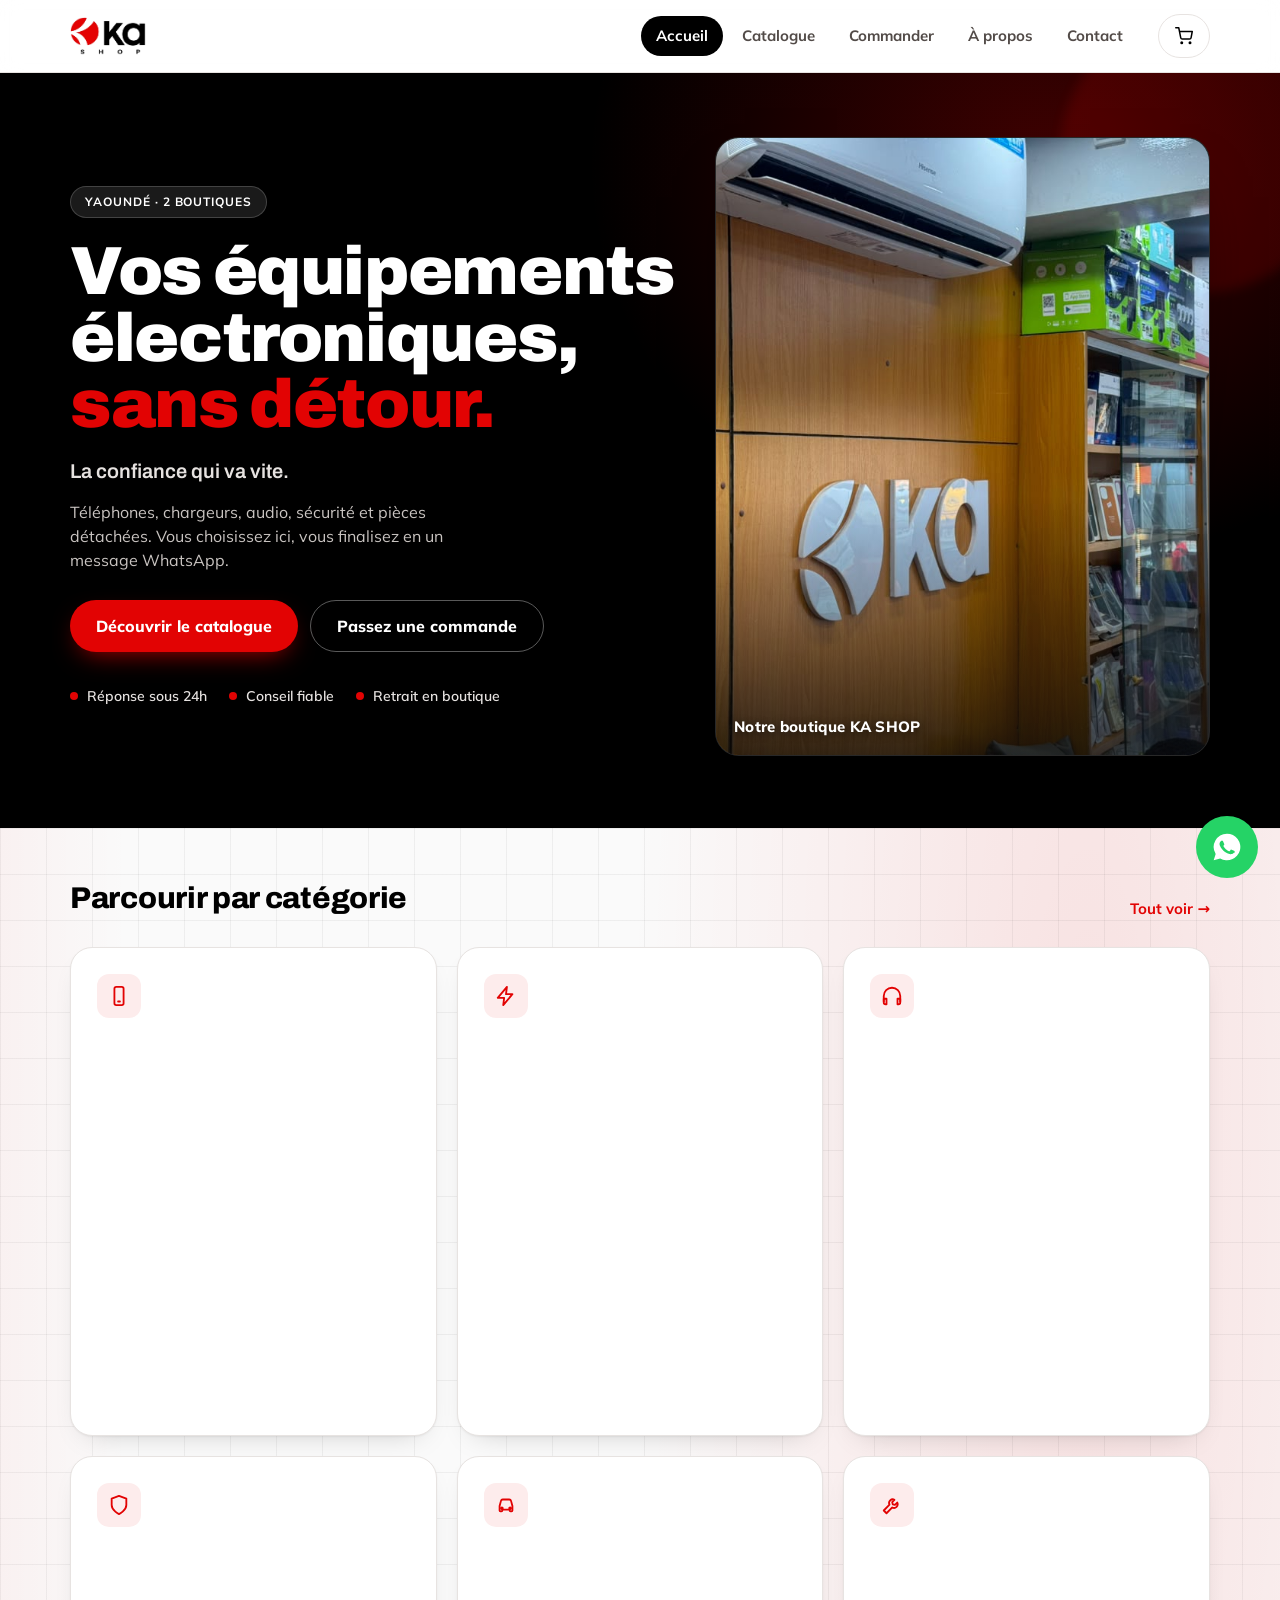
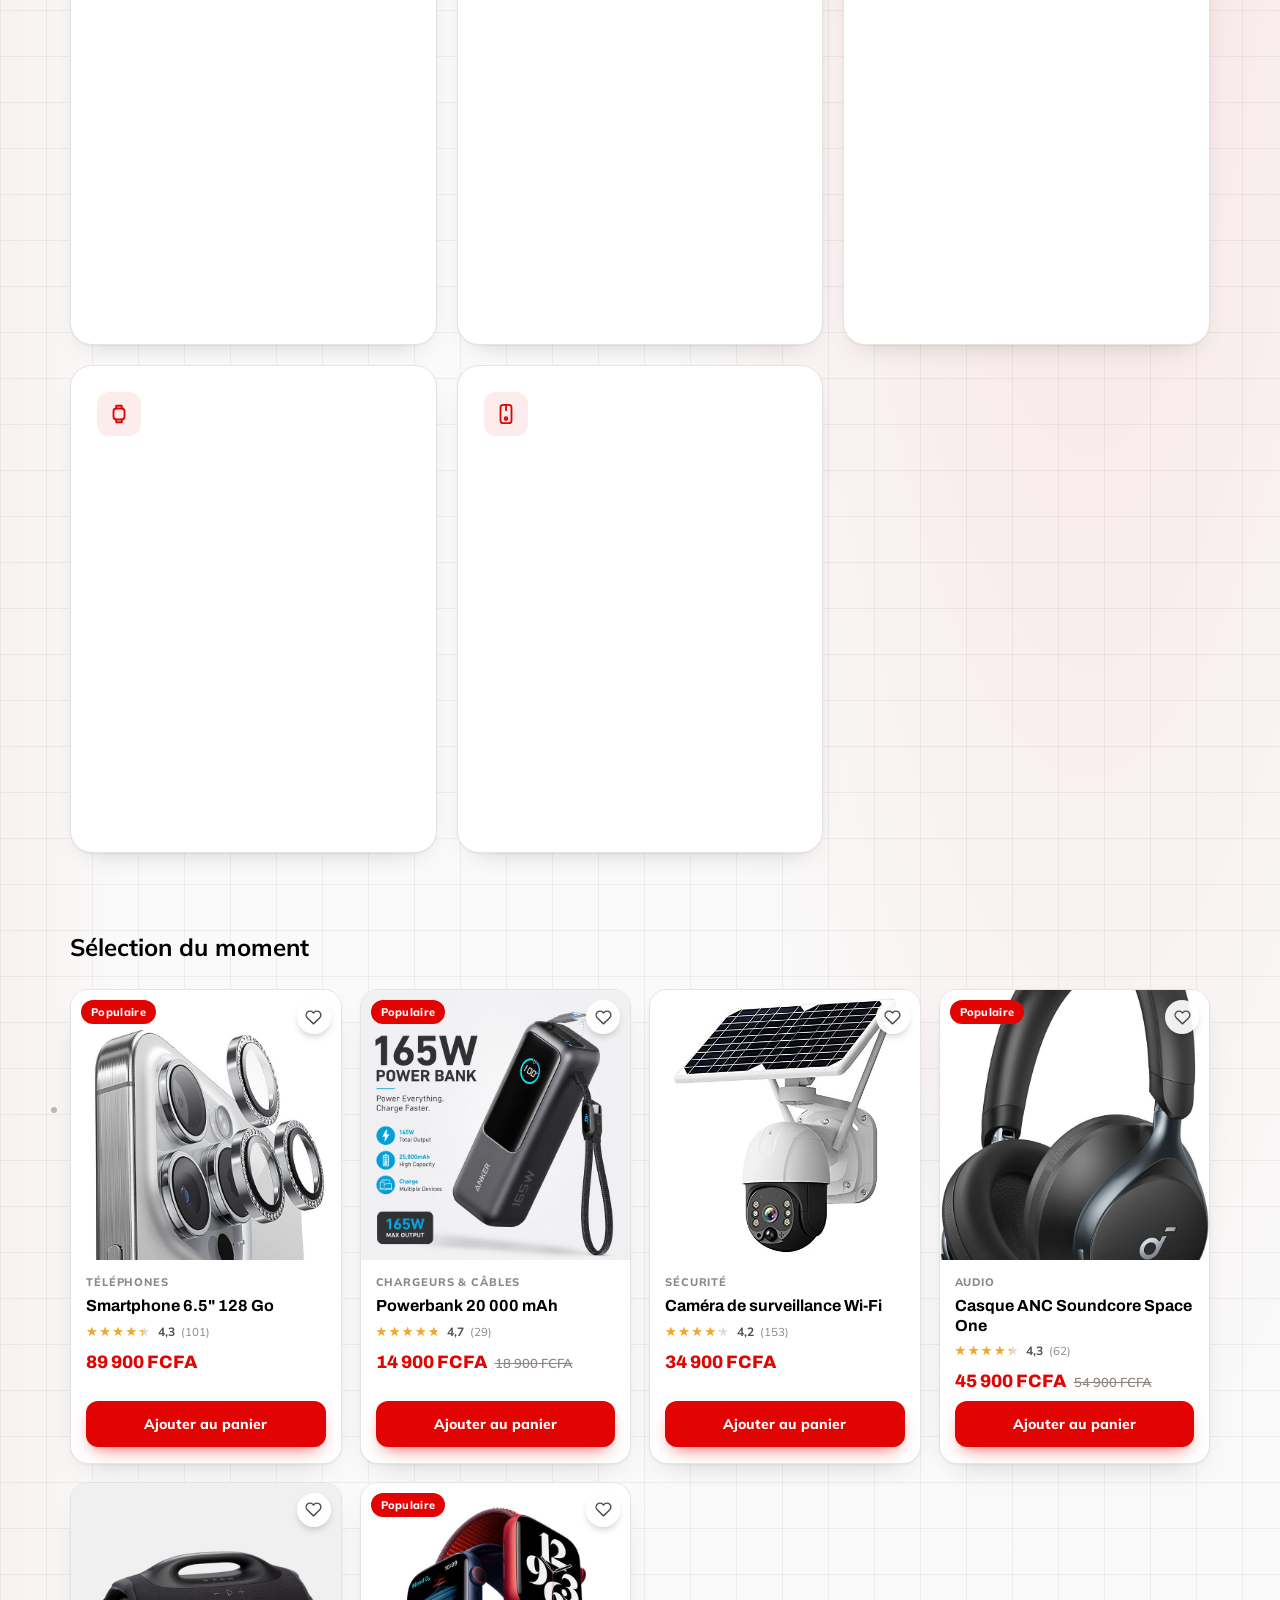
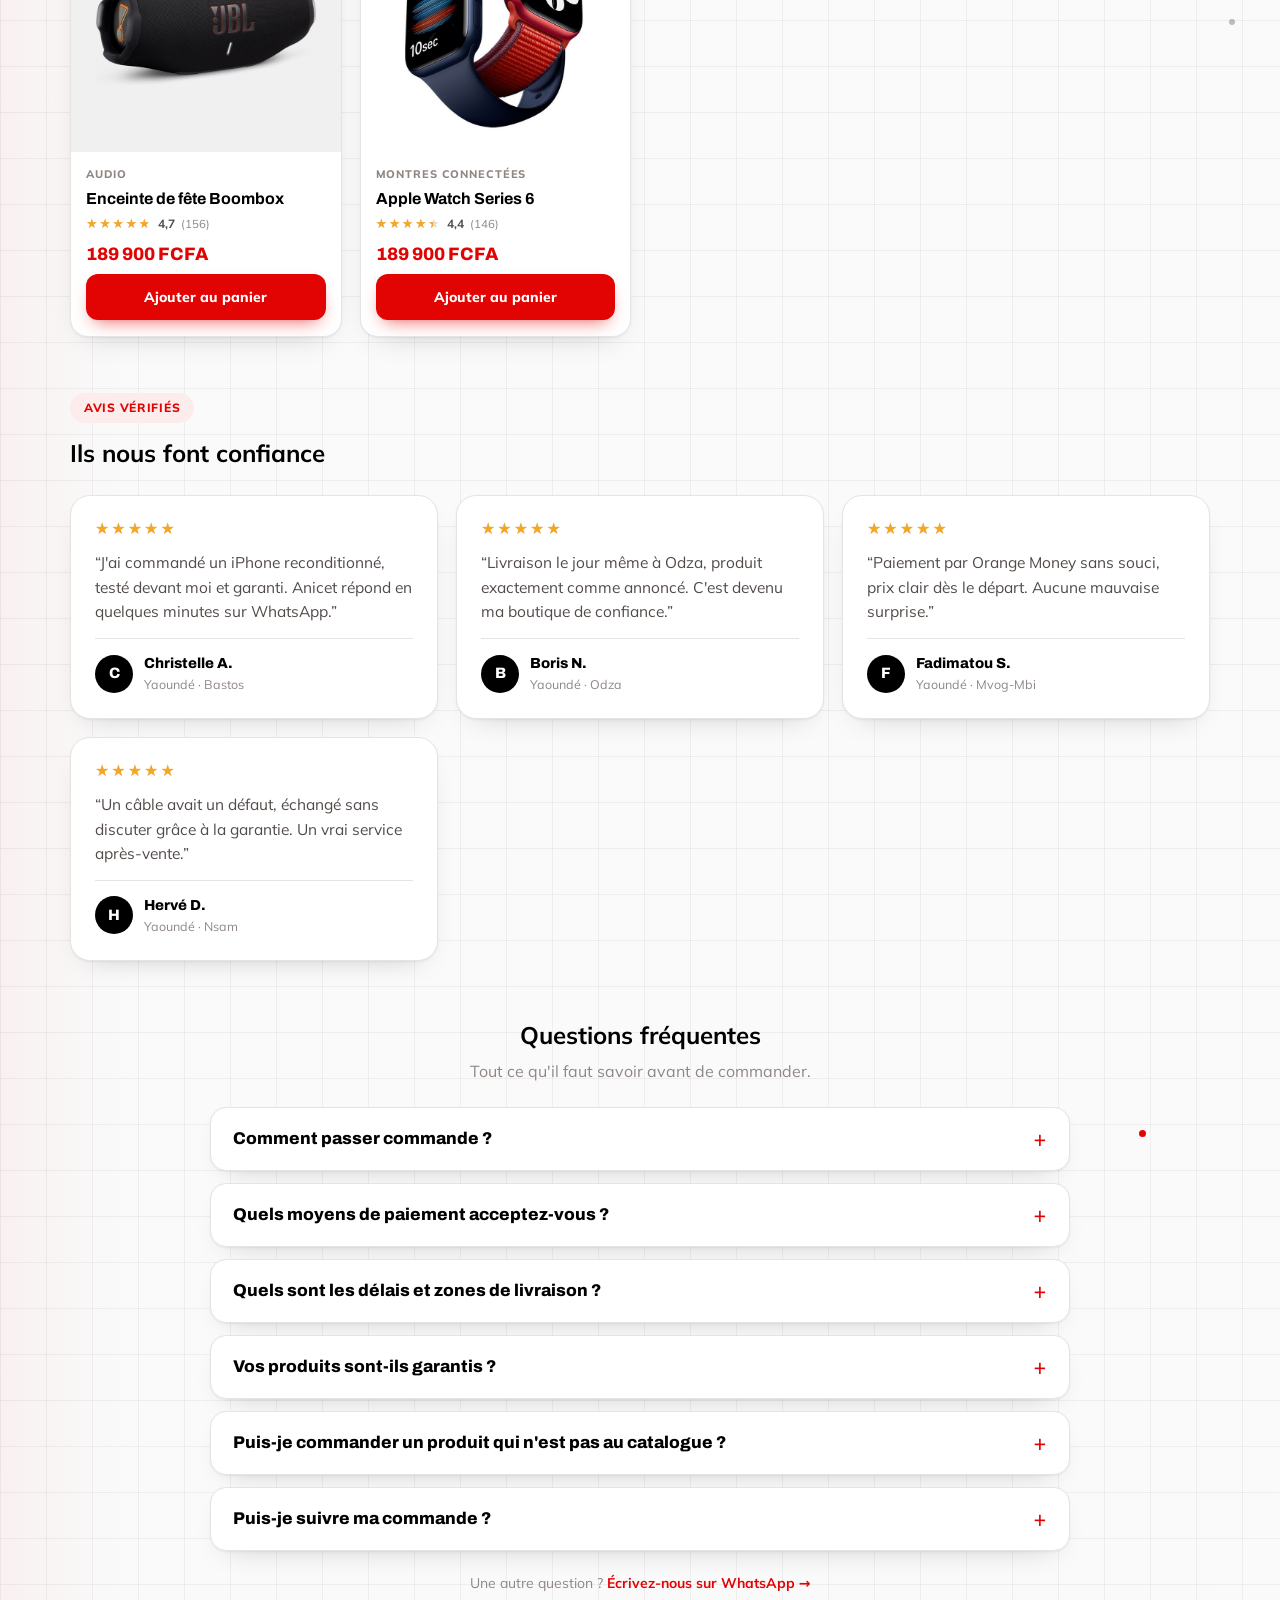
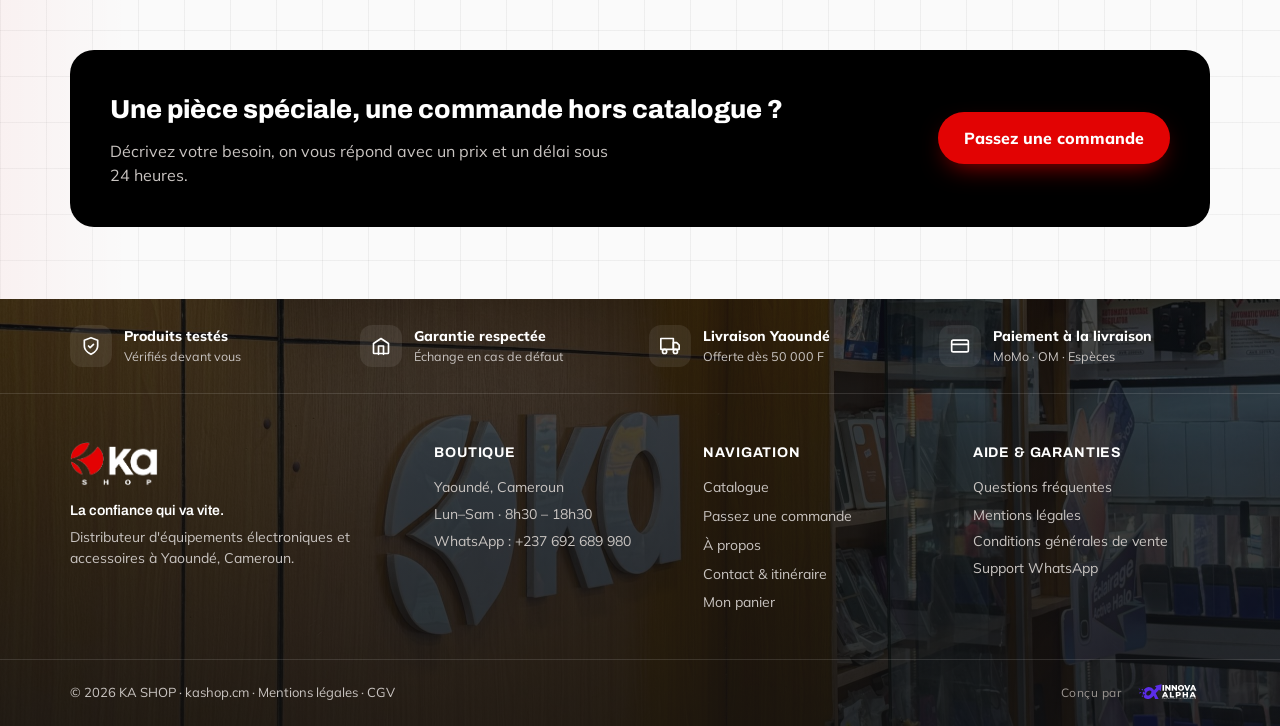
==== index.html @ ffdb6b20 "Site KA SHOP : catalogue, panier WhatsApp, devis, à propos, contact" ====
<!DOCTYPE html>
<html lang="fr">
<head>
<meta charset="UTF-8">
<meta name="viewport" content="width=device-width, initial-scale=1.0">
<title>KA SHOP · La confiance qui va vite.</title>
<meta name="description" content="KA SHOP, distributeur d'équipements électroniques et accessoires à Yaoundé. Téléphones, chargeurs, audio, sécurité, accessoires auto, pièces détachées. Commande simple par WhatsApp.">
<link rel="canonical" href="https://kashop.cm/">
<link rel="icon" href="assets/images/logo-kashop.png">
<link rel="preconnect" href="https://fonts.googleapis.com">
<link rel="preconnect" href="https://fonts.gstatic.com" crossorigin>
<link href="https://fonts.googleapis.com/css2?family=Archivo:wght@500;600;700;800;900&family=Mulish:wght@400;500;600;700;800&display=swap" rel="stylesheet">
<link rel="stylesheet" href="assets/css/styles.css">
</head>
<body data-page="home">
  <header class="site-header">
    <div class="header-inner">
      <a href="index.html" class="brand"><img src="assets/images/logo-kashop.png" alt="KA SHOP"></a>
      <nav class="main-nav">
        <a href="index.html" class="active">Accueil</a>
        <a href="catalogue.html">Catalogue</a>
        <a href="devis.html">Commander</a>
        <a href="apropos.html">À propos</a>
        <a href="contact.html">Contact</a>
      </nav>
      <button class="cart-btn" data-cart-open aria-label="Panier">
        <svg width="18" height="18" viewBox="0 0 24 24" fill="none" stroke="currentColor" stroke-width="2" stroke-linecap="round" stroke-linejoin="round"><circle cx="9" cy="21" r="1"></circle><circle cx="20" cy="21" r="1"></circle><path d="M1 1h4l2.68 13.39a2 2 0 0 0 2 1.61h9.72a2 2 0 0 0 2-1.61L23 6H6"></path></svg>
        <span class="cart-badge" data-cart-badge>0</span>
      </button>
      <button class="menu-btn" aria-label="Menu"><span></span></button>
    </div>
    <div class="mobile-panel">
      <a href="index.html" class="active">Accueil</a>
      <a href="catalogue.html">Catalogue</a>
      <a href="devis.html">Commander</a>
      <a href="apropos.html">À propos</a>
      <a href="contact.html">Contact</a>
    </div>
  </header>

  <main>
    <section>
      <div class="hero">
        <div class="hero-glow"></div>
        <div class="hero-orb"></div>
        <div class="hero-grid">
          <div>
            <span class="hero-eyebrow">Yaoundé &middot; 2 boutiques</span>
            <h1>Vos équipements électroniques,<span class="accent"> sans détour.</span></h1>
            <p class="tagline">La confiance qui va vite.</p>
            <p class="lead">Téléphones, chargeurs, audio, sécurité et pièces détachées. Vous choisissez ici, vous finalisez en un message WhatsApp.</p>
            <div class="hero-ctas">
              <a href="catalogue.html" class="btn btn-red">Découvrir le catalogue</a>
              <a href="devis.html" class="btn btn-ghost">Passez une commande</a>
            </div>
            <div class="hero-points">
              <span>Réponse sous 24h</span>
              <span>Conseil fiable</span>
              <span>Retrait en boutique</span>
            </div>
          </div>
          <div class="hero-visual">
            <img src="assets/images/vitrine-1.png" alt="Enseigne KA SHOP en boutique">
            <img src="assets/images/vitrine-2.png" alt="Rayons et vitrines KA SHOP">
            <img src="assets/images/vitrine-3.png" alt="Comptoir et présentoirs KA SHOP">
            <div class="hero-visual-veil"></div>
            <div class="hero-visual-cap">Notre boutique KA SHOP</div>
          </div>
        </div>
      </div>

      <div class="deco-section">
    <div class="deco-glow"></div>
    <div class="deco-grid">
      <div class="lines"></div>
      <span class="dot" style="left:8%;top:12%;width:8px;height:8px;animation-delay:0s"></span>
      <span class="dot ink" style="left:4%;top:44%;width:6px;height:6px;animation-delay:.8s"></span>
      <span class="dot" style="left:11%;top:74%;width:7px;height:7px;animation-delay:1.5s"></span>
      <span class="dot" style="left:92%;top:20%;width:8px;height:8px;animation-delay:.4s"></span>
      <span class="dot ink" style="left:96%;top:56%;width:6px;height:6px;animation-delay:1.1s"></span>
      <span class="dot" style="left:89%;top:82%;width:7px;height:7px;animation-delay:2s"></span>
      <div class="scan" style="animation-delay:1s"></div>
    </div>
        <div style="position:relative;z-index:1">
        <div class="section-block">
          <div class="section-head">
            <h2>Parcourir par catégorie</h2>
            <a href="catalogue.html" class="see-all">Tout voir &rarr;</a>
          </div>
          <div class="cat-grid" id="home-cat-grid"></div>
        </div>

        <div class="section-block">
          <h2 style="margin-bottom:24px">Sélection du moment</h2>
          <div class="prod-grid" id="home-featured-grid"></div>
        </div>

        <div class="section-block">
          <span class="page-eyebrow">Avis vérifiés</span>
          <h2 style="margin:12px 0 24px">Ils nous font confiance</h2>
          <div class="testi-grid" id="testi-grid"></div>
        </div>

        <div class="section-block narrow-wrap" id="faq" style="max-width:900px">
          <h2 class="center" style="margin:0 0 6px">Questions fréquentes</h2>
          <p class="center" style="color:var(--muted);margin:0 0 24px">Tout ce qu'il faut savoir avant de commander.</p>
          <div class="faq-list" id="faq-list"></div>
          <p class="center" style="color:var(--muted);margin:22px 0 0;font-size:14px">Une autre question&nbsp;? <a href="#" data-wa-contact target="_blank" rel="noopener" style="font-weight:700">Écrivez-nous sur WhatsApp &rarr;</a></p>
        </div>

        <div class="section-block" style="padding-bottom:72px">
          <div class="cta-band">
            <div>
              <h3>Une pièce spéciale, une commande hors catalogue&nbsp;?</h3>
              <p>Décrivez votre besoin, on vous répond avec un prix et un délai sous 24 heures.</p>
            </div>
            <a href="devis.html" class="btn btn-red">Passez une commande</a>
          </div>
        </div>
        </div>
      </div>
    </section>
  </main>

  <footer class="site-footer">
    <div class="footer-bg"></div>
    <div class="footer-veil"></div>
    <div class="footer-badges">
      <div class="footer-badges-inner">
        <div class="footer-badge"><span class="icon"><svg width="20" height="20" viewBox="0 0 24 24" fill="none" stroke="currentColor" stroke-width="2" stroke-linecap="round" stroke-linejoin="round"><path d="M12 22s8-4 8-10V5l-8-3-8 3v7c0 6 8 10 8 10Z"></path><path d="m9 12 2 2 4-4"></path></svg></span><span><span class="t">Produits testés</span><span class="s">Vérifiés devant vous</span></span></div>
        <div class="footer-badge"><span class="icon"><svg width="20" height="20" viewBox="0 0 24 24" fill="none" stroke="currentColor" stroke-width="2" stroke-linecap="round" stroke-linejoin="round"><path d="M3 9 12 3l9 6v11a1 1 0 0 1-1 1H4a1 1 0 0 1-1-1Z"></path><path d="M9 22V12h6v10"></path></svg></span><span><span class="t">Garantie respectée</span><span class="s">Échange en cas de défaut</span></span></div>
        <div class="footer-badge"><span class="icon"><svg width="20" height="20" viewBox="0 0 24 24" fill="none" stroke="currentColor" stroke-width="2" stroke-linecap="round" stroke-linejoin="round"><path d="M1 3h15v13H1z"></path><path d="M16 8h4l3 3v5h-7z"></path><circle cx="5.5" cy="18.5" r="2.5"></circle><circle cx="18.5" cy="18.5" r="2.5"></circle></svg></span><span><span class="t">Livraison Yaoundé</span><span class="s">Offerte dès 50 000 F</span></span></div>
        <div class="footer-badge"><span class="icon"><svg width="20" height="20" viewBox="0 0 24 24" fill="none" stroke="currentColor" stroke-width="2" stroke-linecap="round" stroke-linejoin="round"><rect x="2" y="5" width="20" height="14" rx="2"></rect><path d="M2 10h20"></path></svg></span><span><span class="t">Paiement à la livraison</span><span class="s">MoMo · OM · Espèces</span></span></div>
      </div>
    </div>
    <div class="footer-cols">
      <div>
        <img src="assets/images/logo-kashop-light.png" alt="KA SHOP">
        <p class="tagline">La confiance qui va vite.</p>
        <p class="desc">Distributeur d'équipements électroniques et accessoires à Yaoundé, Cameroun.</p>
      </div>
      <div>
        <h4>Boutique</h4>
        <p>Yaoundé, Cameroun</p>
        <p>Lun&ndash;Sam &middot; 8h30 &ndash; 18h30</p>
        <p>WhatsApp&nbsp;: <span data-wa-display></span></p>
      </div>
      <div>
        <h4>Navigation</h4>
        <div class="footer-links">
          <a href="catalogue.html">Catalogue</a>
          <a href="devis.html">Passez une commande</a>
          <a href="apropos.html">À propos</a>
          <a href="contact.html">Contact &amp; itinéraire</a>
          <button data-cart-open>Mon panier</button>
        </div>
      </div>
      <div>
        <h4>Aide &amp; garanties</h4>
        <div class="footer-links">
          <a href="index.html#faq">Questions fréquentes</a>
          <button data-open-legal>Mentions légales</button>
          <button data-open-cgv>Conditions générales de vente</button>
          <a href="#" data-wa-contact target="_blank" rel="noopener">Support WhatsApp</a>
        </div>
      </div>
    </div>
    <div class="footer-bottom">
      <div class="footer-bottom-inner">
        <span>&copy; 2026 KA SHOP &middot; kashop.cm &middot; <button data-open-legal>Mentions légales</button> &middot; <button data-open-cgv>CGV</button></span>
        <a href="https://innovaalpha.com" target="_blank" rel="noopener" class="footer-credit"><span>Con&ccedil;u par</span><img src="assets/images/innova-alpha.svg" alt="Innova Alpha"></a>
      </div>
    </div>
  </footer>

  <a href="#" data-wa-contact target="_blank" rel="noopener" class="wa-float" aria-label="Contacter KA SHOP sur WhatsApp">
    <svg width="32" height="32" viewBox="0 0 24 24" fill="#fff"><path d="M12 2a10 10 0 00-8.5 15.2L2 22l4.9-1.4A10 10 0 1012 2zm5.3 14.1c-.2.6-1.3 1.2-1.8 1.2-.5.1-1 .2-3.3-.7-2.8-1.1-4.5-3.9-4.7-4.1-.1-.2-1.1-1.4-1.1-2.7s.7-1.9 .9-2.2c.2-.2.5-.3.7-.3h.5c.2 0 .4 0 .6.5l.8 2c.1.1.1.3 0 .5l-.4.5c-.2.2-.3.4-.1.7.2.3.8 1.3 1.7 2.1 1.2 1 2.1 1.4 2.4 1.5.2.1.4.1.6-.1l.7-.9c.2-.2.4-.2.6-.1l1.9.9c.2.1.4.2.4.3.1.2.1.7-.1 1.4z"></path></svg>
  </a>

  <div class="overlay" id="cart-overlay">
    <div class="overlay-bg" id="cart-overlay-bg"></div>
    <aside class="cart-panel">
      <div class="cart-head">
        <h2>Votre panier</h2>
        <button class="icon-btn" data-cart-close aria-label="Fermer"><svg width="18" height="18" viewBox="0 0 24 24" fill="none" stroke="currentColor" stroke-width="2.2" stroke-linecap="round"><path d="M18 6 6 18M6 6l12 12"></path></svg></button>
      </div>
      <div class="cart-empty" id="cart-empty-state">
        <span class="icon"><svg width="26" height="26" viewBox="0 0 24 24" fill="none" stroke="var(--muted)" stroke-width="2" stroke-linecap="round" stroke-linejoin="round"><circle cx="9" cy="21" r="1"></circle><circle cx="20" cy="21" r="1"></circle><path d="M1 1h4l2.68 13.39a2 2 0 0 0 2 1.61h9.72a2 2 0 0 0 2-1.61L23 6H6"></path></svg></span>
        <p class="title">Votre panier est vide</p>
        <p>Ajoutez des produits, puis commandez en un message.</p>
        <a href="catalogue.html" class="btn btn-red" style="height:48px;padding:0 22px;">Voir le catalogue</a>
      </div>
      <div class="cart-body" id="cart-body" style="display:none">
        <div class="deliv-block">
          <div class="deliv-head"><b>Livraison</b>
            <button type="button" class="geo-btn" id="geo-btn"><svg width="14" height="14" viewBox="0 0 24 24" fill="none" stroke="currentColor" stroke-width="2" stroke-linecap="round" stroke-linejoin="round"><circle cx="12" cy="12" r="3"></circle><path d="M12 2v3M12 19v3M2 12h3M19 12h3"></path></svg>Utiliser ma position</button>
          </div>
          <p class="deliv-hint">Placez le point à l'adresse de livraison&nbsp;: le montant se calcule automatiquement.</p>
          <div class="deliv-map" id="deliv-map">
            <div class="deliv-ring r15"></div>
            <div class="deliv-ring r7"></div>
            <span class="deliv-ring-label" style="top:calc(50% - 70px)">7 km</span>
            <span class="deliv-ring-label" style="top:calc(50% - 140px)">15 km</span>
            <div class="shop-pin"><span class="badge"><svg width="15" height="15" viewBox="0 0 24 24" fill="none" stroke="currentColor" stroke-width="2" stroke-linecap="round" stroke-linejoin="round"><path d="M3 21h18M5 21V8l7-5 7 5v13M9 21v-6h6v6"></path></svg></span><span class="lbl">Boutique</span></div>
            <div class="deliv-pin" id="deliv-pin"><svg width="16" height="16" viewBox="0 0 24 24" fill="#fff"><path d="M12 2C8.1 2 5 5.1 5 9c0 5.2 7 13 7 13s7-7.8 7-13c0-3.9-3.1-7-7-7Zm0 9.5A2.5 2.5 0 1 1 12 6.5a2.5 2.5 0 0 1 0 5Z"></path></svg></div>
          </div>
          <div class="deliv-result" id="deliv-result">
            <div class="left"><svg width="17" height="17" viewBox="0 0 24 24" fill="none" stroke="currentColor" stroke-width="2" stroke-linecap="round" stroke-linejoin="round"><path d="M1 3h15v13H1z"></path><path d="M16 8h4l3 3v5h-7z"></path><circle cx="5.5" cy="18.5" r="2.5"></circle><circle cx="18.5" cy="18.5" r="2.5"></circle></svg><span id="deliv-result-title">Placez le point de livraison</span></div>
            <span class="fee" id="deliv-result-fee">&middot;&middot;&middot;</span>
          </div>
          <span class="geo-err" id="geo-err"></span>
          <input type="text" class="deliv-addr" id="deliv-addr" placeholder="Adresse / repère (facultatif)">
        </div>
      </div>
      <div class="cart-foot" id="cart-foot" style="display:none">
        <div class="cart-line"><span>Sous-total</span><b id="cart-sub">0 FCFA</b></div>
        <div class="cart-line"><span>Livraison</span><b id="cart-fee">à définir</b></div>
        <div class="cart-line total"><span>Total</span><span id="cart-grand">0 FCFA</span></div>
        <a href="#" id="cart-wa-btn" target="_blank" rel="noopener" class="cart-wa-btn">
          <svg width="20" height="20" viewBox="0 0 24 24" fill="currentColor"><path d="M12.04 2C6.58 2 2.13 6.45 2.13 11.91c0 1.75.46 3.45 1.32 4.95L2 22l5.25-1.38a9.9 9.9 0 0 0 4.79 1.22h.01c5.46 0 9.91-4.45 9.91-9.91S17.5 2 12.04 2Zm5.8 14.06c-.24.68-1.4 1.3-1.94 1.35-.5.05-1.13.07-1.82-.11-.42-.11-.96-.29-1.65-.58-2.9-1.25-4.79-4.17-4.94-4.36-.14-.19-1.18-1.57-1.18-2.99 0-1.42.75-2.12 1.01-2.41.26-.29.57-.36.76-.36.19 0 .38 0 .55.01.18.01.41-.07.65.5.24.58.82 2 .89 2.14.07.14.12.31.02.5-.1.19-.14.31-.29.48-.14.17-.3.38-.43.51-.14.14-.29.29-.12.58.17.29.74 1.22 1.59 1.98 1.09.97 2.01 1.27 2.3 1.42.29.14.46.12.63-.07.17-.19.72-.84.91-1.13.19-.29.38-.24.65-.14.26.1 1.68.79 1.97.93.29.14.48.22.55.34.07.12.07.68-.17 1.36Z"></path></svg>
          Commander sur WhatsApp
        </a>
        <p class="cart-foot-note">Livraison gratuite dès 50 000 F. Aucun paiement en ligne.</p>
      </div>
    </aside>
  </div>

  <div class="modal-wrap" id="product-modal-wrap">
    <div class="overlay-bg" id="detail-overlay-bg"></div>
    <div class="product-modal">
      <button class="close-btn" data-close-detail aria-label="Fermer"><svg width="18" height="18" viewBox="0 0 24 24" fill="none" stroke="currentColor" stroke-width="2.2" stroke-linecap="round"><path d="M18 6 6 18M6 6l12 12"></path></svg></button>
      <div class="pm-media" id="pm-media"></div>
      <div class="pm-body">
        <span class="pm-cat" id="pm-cat"></span>
        <h2 id="pm-name"></h2>
        <div class="prod-rating"><span class="prod-stars" style="font-size:16px;letter-spacing:2px">★★★★★<b id="pm-stars-fill">★★★★★</b></span>
          <span class="num" id="pm-rating-num"></span><span class="count" id="pm-review-count"></span></div>
        <div class="pm-price"><span class="now" id="pm-price-now"></span><span class="old" id="pm-price-old"></span></div>
        <p class="pm-desc" id="pm-desc"></p>
        <div class="pm-stock" id="pm-stock"></div>
        <button class="pm-add" id="pm-add"></button>
        <button class="pm-quote-btn" id="pm-quote-btn">Passez une commande</button>
        <button class="pm-fav" id="pm-fav"><svg width="17" height="17" viewBox="0 0 24 24" fill="none" stroke="currentColor" stroke-width="2" stroke-linecap="round" stroke-linejoin="round"><path d="M20.8 4.6a5.5 5.5 0 0 0-7.8 0L12 5.7l-1-1.1a5.5 5.5 0 0 0-7.8 7.8l1 1L12 21l7.8-7.6 1-1a5.5 5.5 0 0 0 0-7.8Z"></path></svg><span>Ajouter aux favoris</span></button>
        <div class="pm-section">
          <h3>Avis clients</h3>
          <div id="pm-reviews"></div>
        </div>
        <div class="pm-section" id="pm-similar-section">
          <h3>Vous aimerez aussi</h3>
          <div class="pm-similar" id="pm-similar"></div>
        </div>
      </div>
    </div>
  </div>

  <div class="modal-wrap" id="legal-modal-wrap">
    <div class="overlay-bg" id="legal-overlay-bg"></div>
    <div class="legal-modal">
      <div class="legal-head">
        <div class="legal-tabs">
          <button class="legal-tab active" id="legal-tab-mentions">Mentions légales</button>
          <button class="legal-tab" id="legal-tab-cgv">CGV</button>
        </div>
        <button class="icon-btn" data-close-legal aria-label="Fermer"><svg width="18" height="18" viewBox="0 0 24 24" fill="none" stroke="currentColor" stroke-width="2.2" stroke-linecap="round"><path d="M18 6 6 18M6 6l12 12"></path></svg></button>
      </div>
      <div class="legal-body">
        <div class="legal-pane active" id="legal-pane-mentions">
          <h2>Mentions légales</h2>
          <div><h3>Éditeur du site</h3><p>KA SHOP, commerce d'équipements électroniques et accessoires. Yaoundé, Cameroun. Contact WhatsApp&nbsp;: <span data-wa-display></span>.</p></div>
          <div><h3>Activité</h3><p>Vente de téléphones, chargeurs, audio, montres connectées, protections, sécurité, accessoires auto et pièces détachées. Retrait en boutique et livraison sur Yaoundé.</p></div>
          <div><h3>Données personnelles</h3><p>Les informations que vous communiquez (nom, téléphone, adresse) servent uniquement à traiter votre commande et à vous répondre. Elles ne sont ni revendues ni partagées avec des tiers.</p></div>
          <div><h3>Propriété intellectuelle</h3><p>Le nom KA SHOP, le logo et le contenu de ce site sont la propriété de KA SHOP. Toute reproduction sans autorisation est interdite.</p></div>
        </div>
        <div class="legal-pane" id="legal-pane-cgv">
          <h2>Conditions générales de vente</h2>
          <div><h3>1. Commandes</h3><p>Les commandes se finalisent par message WhatsApp. Le site n'exige aucun paiement en ligne&nbsp;: le prix et la disponibilité sont confirmés avec vous avant toute transaction.</p></div>
          <div><h3>2. Prix</h3><p>Tous les prix sont affichés en francs CFA (FCFA), toutes taxes comprises. Ils peuvent évoluer selon les stocks&nbsp;; le prix confirmé sur WhatsApp fait foi.</p></div>
          <div><h3>3. Paiement</h3><p>Paiement à la livraison ou au retrait&nbsp;: MTN Mobile Money, Orange Money ou espèces. Aucune donnée bancaire n'est demandée sur le site.</p></div>
          <div><h3>4. Livraison</h3><p>Livraison sur Yaoundé&nbsp;: 1 000 FCFA jusqu'à 7 km, 2 000 FCFA de 7 à 15 km, sur devis au-delà. Offerte dès 50 000 FCFA d'achat. Retrait gratuit en boutique.</p></div>
          <div><h3>5. Garantie &amp; retours</h3><p>Les produits sont testés avant remise. En cas de défaut constaté à la livraison, l'article est échangé. Contactez-nous sur WhatsApp pour toute question relative à la garantie.</p></div>
        </div>
      </div>
    </div>
  </div>

  <script src="assets/js/whatsapp.js"></script>
  <script src="assets/js/cart.js"></script>
  <script src="assets/js/app.js"></script>
</body>
</html>
---- assets/css/styles.css ----
/* ==========================================================================
   KA SHOP · design tokens (repris de la maquette Claude Design)
   ========================================================================== */
:root{
  --red:#E20303; --dark:#524B48; --ink:#000; --bg:#FAFAFA; --white:#fff;
  --wa:#25D366; --wa-dark:#1da851;
  --line:#e7e3e1; --muted:#8f8783; --red-soft:#fdecec;
  --display:'Archivo', system-ui, sans-serif; --body:'Mulish', system-ui, sans-serif;
  --shadow:0 1px 2px rgba(0,0,0,.05), 0 12px 30px -18px rgba(0,0,0,.25);
}
*{box-sizing:border-box}
html{scroll-behavior:smooth}
body{margin:0;background:var(--bg);color:var(--ink);font-family:var(--body);-webkit-font-smoothing:antialiased;line-height:1.5;overflow-x:clip}
a{color:var(--red);text-decoration:none}
a:hover{color:#b50202}
button{font-family:var(--body);cursor:pointer}
input,textarea,select{font-family:var(--body)}
img{max-width:100%}
::selection{background:var(--red);color:#fff}

@keyframes ka-float{0%,100%{transform:translateY(0)}50%{transform:translateY(-10px)}}
@keyframes ka-in{from{opacity:0;transform:translateY(16px)}to{opacity:1;transform:none}}
@keyframes ka-slide{0%,26.66%{opacity:1}33.33%,93.33%{opacity:0}100%{opacity:1}}
@keyframes ka-grid{to{background-position:44px 44px}}
@keyframes ka-scan{0%{left:-45%}55%,100%{left:120%}}
@keyframes ka-pulse{0%{box-shadow:0 0 0 0 rgba(226,3,3,.45);opacity:1}100%{box-shadow:0 0 0 26px rgba(226,3,3,0);opacity:.6}}
@keyframes ka-drift{0%{transform:translateY(30px);opacity:0}20%{opacity:.9}80%{opacity:.9}100%{transform:translateY(-70px);opacity:0}}
@keyframes ka-ping{0%{transform:translate(-50%,-50%) scale(.4);opacity:.7}100%{transform:translate(-50%,-50%) scale(2.6);opacity:0}}
@keyframes ka-dash{to{stroke-dashoffset:-40}}
@keyframes waPulse{0%{box-shadow:0 0 0 0 rgba(37,211,102,.55)}70%{box-shadow:0 0 0 18px rgba(37,211,102,0)}100%{box-shadow:0 0 0 0 rgba(37,211,102,0)}}
@media (prefers-reduced-motion: reduce){*{animation:none !important;transition:none !important}}

/* ==========================================================================
   HEADER / NAV
   ========================================================================== */
.site-header{position:sticky;top:0;z-index:40;background:rgba(255,255,255,.86);backdrop-filter:blur(10px);border-bottom:1px solid var(--line)}
.header-inner{max-width:1180px;margin:0 auto;padding:14px 20px;display:flex;align-items:center;gap:20px}
.brand img{height:38px;display:block}
.main-nav{margin-left:auto;display:flex;align-items:center;gap:4px}
.main-nav a{display:inline-flex;align-items:center;height:40px;padding:0 15px;border-radius:999px;color:var(--dark);font-weight:700;font-size:15px;transition:background .18s ease,color .18s ease}
.main-nav a:hover{color:var(--dark);background:rgba(0,0,0,.05)}
.main-nav a.active{background:var(--ink);color:#fff}
.main-nav a.active:hover{color:#fff}
.cart-btn{position:relative;display:flex;align-items:center;gap:8px;height:44px;padding:0 16px;border-radius:999px;border:1px solid var(--line);background:var(--white);font-weight:700;font-size:14px;color:var(--ink)}
.cart-badge{position:absolute;top:-6px;right:-6px;min-width:20px;height:20px;padding:0 5px;border-radius:999px;background:var(--red);color:#fff;font-size:11px;font-weight:800;display:none;place-items:center;box-shadow:0 2px 6px rgba(226,3,3,.5)}
.cart-badge.show{display:grid}
.menu-btn{display:none;margin-left:auto;width:44px;height:44px;align-items:center;justify-content:center;border-radius:999px;border:1px solid var(--line);background:var(--white)}
.menu-btn span,.menu-btn span::before,.menu-btn span::after{content:'';display:block;width:20px;height:2px;background:var(--ink);position:relative}
.menu-btn span::before{position:absolute;top:-6px}
.menu-btn span::after{position:absolute;top:6px}
.mobile-panel{display:none;border-top:1px solid var(--line);background:var(--white)}
.mobile-panel.open{display:block}
.mobile-panel a{display:block;padding:14px 20px;font-weight:700;color:var(--dark);border-bottom:1px solid var(--line)}
.mobile-panel a.active{color:var(--red)}

@media (max-width:860px){
  .main-nav{display:none}
  .menu-btn{display:flex}
}

/* ==========================================================================
   SECTIONS DÉCORATIVES (grille technique + points animés, réutilisées sur
   toutes les pages secondaires)
   ========================================================================== */
.deco-section{position:relative;overflow:hidden;background:var(--bg)}
.deco-glow{position:absolute;inset:0;background:radial-gradient(60% 80% at 85% 8%, rgba(226,3,3,.10), transparent 60%);pointer-events:none}
.deco-grid{position:absolute;inset:0;pointer-events:none;overflow:hidden}
.deco-grid .lines{position:absolute;inset:0;background-image:linear-gradient(rgba(17,17,17,.05) 1px,transparent 1px),linear-gradient(90deg,rgba(17,17,17,.05) 1px,transparent 1px);background-size:46px 46px;-webkit-mask-image:radial-gradient(140% 120% at 50% 30%,#000 60%,transparent 100%);mask-image:radial-gradient(140% 120% at 50% 30%,#000 60%,transparent 100%);animation:ka-grid 5s linear infinite}
.deco-grid .dot{position:absolute;border-radius:50%;background:var(--red);animation:ka-pulse 3s ease-out infinite}
.deco-grid .dot.ink{background:var(--ink);opacity:.25}
.deco-grid .scan{position:absolute;top:0;bottom:0;left:-45%;width:55%;background:linear-gradient(90deg,transparent,rgba(226,3,3,.1),transparent);animation:ka-scan 9s ease-in-out infinite}
.page-wrap{position:relative;z-index:1;max-width:1180px;margin:0 auto;padding:34px 20px 72px}
.page-wrap.narrow{max-width:820px}

.page-eyebrow{display:inline-flex;align-items:center;gap:8px;padding:6px 14px;border-radius:999px;background:var(--red-soft);color:var(--red);font-weight:800;font-size:12px;letter-spacing:.06em;text-transform:uppercase}
.page-title{font-family:var(--display);font-weight:900;font-size:38px;letter-spacing:-.02em;margin:8px 0 0;color:var(--ink)}
.page-lead{color:var(--dark);margin:8px auto 0;max-width:56ch}
.center{text-align:center}

/* ==========================================================================
   HERO (accueil)
   ========================================================================== */
.hero{position:relative;overflow:hidden;background:var(--ink);color:#fff}
.hero-glow{position:absolute;inset:0;background:radial-gradient(60% 90% at 82% 12%, rgba(226,3,3,.28), transparent 60%);pointer-events:none}
.hero-orb{position:absolute;right:-60px;top:-60px;width:280px;height:280px;border-radius:50%;background:var(--red);opacity:.14;filter:blur(6px);animation:ka-float 7s ease-in-out infinite;pointer-events:none}
.hero-grid{position:relative;max-width:1180px;margin:0 auto;padding:64px 20px 72px;display:grid;grid-template-columns:1.1fr .9fr;gap:40px;align-items:center}
.hero-eyebrow{display:inline-flex;align-items:center;gap:8px;padding:6px 14px;border-radius:999px;background:rgba(255,255,255,.1);border:1px solid rgba(255,255,255,.18);font-weight:700;font-size:12px;letter-spacing:.08em;text-transform:uppercase}
.hero h1{font-family:var(--display);font-weight:900;font-size:clamp(40px,6vw,68px);line-height:.98;letter-spacing:-.02em;margin:20px 0 0}
.hero h1 .accent{color:var(--red)}
.hero .tagline{font-family:var(--display);font-weight:600;font-size:20px;color:#e6e2e0;margin:18px 0 0}
.hero p.lead{max-width:44ch;color:#c9c4c1;font-size:16px;margin:14px 0 0}
.hero-ctas{display:flex;flex-wrap:wrap;gap:12px;margin-top:28px}
.hero-points{display:flex;flex-wrap:wrap;gap:22px;margin-top:34px}
.hero-points span{display:flex;align-items:center;gap:9px;color:#e6e2e0;font-weight:600;font-size:14px}
.hero-points span::before{content:'';width:8px;height:8px;border-radius:50%;background:var(--red)}
.hero-visual{position:relative;aspect-ratio:4/5;border-radius:24px;overflow:hidden;border:1px solid rgba(255,255,255,.12);box-shadow:0 30px 60px -30px rgba(0,0,0,.7);background:#0a0a0a}
.hero-visual img{position:absolute;inset:0;width:100%;height:100%;object-fit:cover;opacity:0;animation:ka-slide 15s ease-in-out infinite}
.hero-visual img:nth-child(1){opacity:1;animation-delay:0s}
.hero-visual img:nth-child(2){animation-delay:-5s}
.hero-visual img:nth-child(3){animation-delay:-10s}
.hero-visual-veil{position:absolute;left:0;right:0;bottom:0;height:42%;background:linear-gradient(to top,rgba(10,10,10,.72),transparent);pointer-events:none}
.hero-visual-cap{position:absolute;left:18px;bottom:16px;color:#fff;font-weight:800;font-size:15px;letter-spacing:.02em;text-shadow:0 2px 8px rgba(0,0,0,.6)}
@media (max-width:860px){ .hero-grid{grid-template-columns:1fr} }

/* ==========================================================================
   BOUTONS
   ========================================================================== */
.btn{display:inline-flex;align-items:center;justify-content:center;gap:8px;height:52px;padding:0 26px;border-radius:999px;border:none;font-weight:800;font-size:16px;cursor:pointer;white-space:nowrap;transition:transform .18s ease,box-shadow .18s ease,background .18s ease}
.btn-red{background:var(--red);color:#fff;box-shadow:0 10px 26px -10px rgba(226,3,3,.8)}
.btn-red:hover{color:#fff;transform:translateY(-2px);box-shadow:0 16px 32px -10px rgba(226,3,3,.9)}
.btn-ghost{background:transparent;border:1px solid rgba(255,255,255,.35);color:#fff}
.btn-ghost:hover{color:#fff;background:rgba(255,255,255,.12)}
.btn-outline{height:48px;padding:0 22px;border-radius:999px;border:1px solid var(--line);background:var(--white);color:var(--ink);font-weight:700;font-size:15px}
.btn-wa{background:var(--wa);color:#fff;box-shadow:0 12px 28px -12px rgba(37,211,102,.9)}
.btn-wa:hover{color:#fff;transform:translateY(-2px)}
.btn-sm{height:40px;padding:0 16px;font-size:13px}

/* ==========================================================================
   SECTION TITRES + GRILLE CATÉGORIES (accueil)
   ========================================================================== */
.section-block{max-width:1180px;margin:0 auto;padding:48px 20px 8px}
.section-head{display:flex;align-items:end;justify-content:space-between;gap:16px;flex-wrap:wrap}
.section-head h2{font-family:var(--display);font-weight:800;font-size:30px;letter-spacing:-.01em;margin:0}
.section-head .see-all{background:none;border:none;color:var(--red);font-weight:700;font-size:15px;padding:0}

.cat-grid{display:grid;grid-template-columns:repeat(3,1fr);gap:20px;margin-top:26px}
.cat-card{position:relative;overflow:hidden;text-align:left;background:var(--white);border:1px solid var(--line);border-radius:22px;padding:26px;display:flex;flex-direction:column;gap:16px;aspect-ratio:3/4;box-shadow:var(--shadow);transition:transform .3s cubic-bezier(.2,.8,.2,1),border-color .3s ease,box-shadow .3s ease}
.cat-grid:hover .cat-card:not(:hover){transform:scale(0.97);opacity:.7}
.cat-card:hover{transform:translateY(-8px);border-color:var(--red);box-shadow:0 28px 54px -24px rgba(226,3,3,.4)}
.cat-card .overlay{position:absolute;inset:0;background-size:cover;background-position:center 30%;pointer-events:none}
.cat-card .overlay.has-img{background-image:linear-gradient(to top,rgba(10,9,8,.92) 8%,rgba(10,9,8,.35) 55%,rgba(10,9,8,.15)),var(--bgimg)}
.cat-card .icon{position:relative;width:44px;height:44px;border-radius:12px;background:var(--red-soft);color:var(--red);display:grid;place-items:center;transition:transform .25s ease,background .25s ease,color .25s ease}
.cat-card:hover .icon{background:var(--red);color:#fff;transform:scale(1.1) rotate(-6deg)}
.cat-card .body{position:relative;margin-top:auto}
.cat-card .label{display:block;font-family:var(--display);font-weight:800;font-size:23px;letter-spacing:-.01em;color:var(--ink)}
.cat-card .label.on-img{color:#fff}
.cat-card .count{display:block;font-size:14px;font-weight:600;margin-top:5px;color:var(--muted)}
.cat-card .count.on-img{color:rgba(255,255,255,.8)}
.cat-card .arrow{position:absolute;top:30px;right:28px;color:var(--red);opacity:0;transform:translateX(-8px);transition:opacity .3s ease,transform .3s ease}
.cat-card:hover .arrow{opacity:1;transform:translateX(0)}

@media (max-width:860px){ .cat-grid{grid-template-columns:1fr 1fr} }
@media (max-width:560px){ .cat-grid{grid-template-columns:1fr} }

/* ==========================================================================
   CARTES PRODUIT
   ========================================================================== */
.prod-grid{display:grid;grid-template-columns:repeat(auto-fill,minmax(230px,1fr));gap:18px;margin-top:18px}
.prod-card{position:relative;background:var(--white);border:1px solid var(--line);border-radius:18px;overflow:hidden;display:flex;flex-direction:column;box-shadow:var(--shadow);transition:transform .2s ease,box-shadow .2s ease}
.prod-card:hover{transform:translateY(-4px);box-shadow:0 20px 40px -22px rgba(0,0,0,.4)}
.prod-fav{position:absolute;top:10px;right:10px;z-index:2;width:34px;height:34px;border-radius:50%;border:none;display:grid;place-items:center;cursor:pointer;background:rgba(255,255,255,.92);color:var(--dark);box-shadow:0 4px 10px -4px rgba(0,0,0,.35);transition:transform .16s ease,background .16s ease,color .16s ease}
.prod-fav:hover{transform:scale(1.12)}
.prod-fav.active{background:var(--red);color:#fff}
.prod-thumb{position:relative;border:none;background:#f2efed;padding:0;aspect-ratio:1/1;display:block;width:100%;cursor:pointer}
.prod-thumb img{position:absolute;inset:0;width:100%;height:100%;object-fit:cover}
.prod-thumb .noimg{position:absolute;inset:0;display:flex;align-items:center;justify-content:center;color:var(--muted);font-size:12px;font-weight:700;text-align:center;padding:8px}
.prod-badge{position:absolute;top:10px;left:10px;padding:5px 10px;border-radius:999px;font-size:11px;font-weight:800;letter-spacing:.03em;color:#fff;background:var(--red)}
.prod-badge.rupture{background:var(--dark)}
.prod-body{padding:14px 15px 16px;display:flex;flex-direction:column;gap:6px;flex:1}
.prod-cat{font-size:11px;font-weight:800;letter-spacing:.08em;text-transform:uppercase;color:var(--muted)}
.prod-name{text-align:left;background:none;border:none;padding:0;font-family:var(--display);font-weight:700;font-size:16px;line-height:1.2;color:var(--ink);cursor:pointer}
.prod-rating{display:flex;align-items:center;gap:6px;margin-top:1px}
.prod-stars{position:relative;display:inline-block;font-size:13px;letter-spacing:1.5px;color:#e0dbd8;line-height:1}
.prod-stars b{position:absolute;left:0;top:0;overflow:hidden;white-space:nowrap;color:#f5a623;font-weight:400}
.prod-rating .num{font-size:12px;font-weight:700;color:var(--dark)}
.prod-rating .count{font-size:11.5px;color:var(--muted)}
.prod-price{display:flex;align-items:baseline;gap:8px;margin-top:2px}
.prod-price .now{font-family:var(--display);font-weight:800;font-size:18px;color:var(--red)}
.prod-price .old{color:var(--muted);text-decoration:line-through;font-size:13px;font-weight:600}
.prod-add{margin-top:auto;height:46px;border-radius:12px;border:none;font-weight:800;font-size:14px;color:#fff;background:var(--red);cursor:pointer;box-shadow:0 8px 18px -8px rgba(226,3,3,.7);transition:transform .16s ease}
.prod-add:hover{transform:translateY(-1px)}
.prod-add:disabled{background:#cfc9c6;cursor:not-allowed;box-shadow:none}

/* best-sellers carousel */
.bs-row{display:flex;align-items:end;justify-content:space-between;gap:16px}
.bs-controls{display:flex;gap:8px}
.bs-arrow{width:42px;height:42px;border-radius:50%;border:1px solid var(--line);background:var(--white);display:grid;place-items:center;cursor:pointer;box-shadow:var(--shadow)}
.bs-arrow:hover{border-color:var(--red);color:var(--red)}
.bs-track{display:flex;gap:16px;overflow-x:auto;scroll-snap-type:x mandatory;scrollbar-width:none;padding:16px 2px 6px;margin-top:6px}
.bs-track::-webkit-scrollbar{display:none}
.bs-card{scroll-snap-align:start;flex:0 0 300px;position:relative;border-radius:20px;overflow:hidden;box-shadow:0 20px 44px -26px rgba(0,0,0,.5);background:var(--ink)}
.bs-card .prod-thumb{aspect-ratio:16/10}
.bs-cap{position:absolute;left:0;right:0;bottom:0;padding:34px 16px 15px;background:linear-gradient(to top,rgba(18,16,15,.94),rgba(18,16,15,.55) 55%,transparent);pointer-events:none}
.bs-cap .cat{color:#c9c4c1;font-size:12px;font-weight:600}
.bs-cap .name{color:#fff;font-family:var(--display);font-weight:800;font-size:17px;line-height:1.25;margin:2px 0 6px}
.bs-cap .row{display:flex;align-items:center;justify-content:space-between;gap:10px;pointer-events:auto}
.bs-cap .price{color:#fff;font-family:var(--display);font-weight:800;font-size:18px}
.bs-cap button{height:40px;padding:0 16px;border-radius:10px;border:none;background:var(--red);color:#fff;font-weight:800;font-size:13px;cursor:pointer;box-shadow:0 8px 18px -8px rgba(226,3,3,.8)}

/* ==========================================================================
   FILTRES CATALOGUE
   ========================================================================== */
.filter-bar{position:sticky;top:73px;z-index:20;background:rgba(247,245,243,.9);backdrop-filter:blur(10px);padding:18px 0 12px;margin-top:14px}
.search-wrap{position:relative}
.search-wrap svg{position:absolute;left:16px;top:50%;transform:translateY(-50%);color:var(--muted)}
.search-wrap input{width:100%;height:52px;border-radius:14px;border:1px solid var(--line);background:var(--white);padding:0 16px 0 44px;font-size:16px;outline:none;box-shadow:var(--shadow)}
.search-wrap input:focus{border-color:var(--red)}
.chip-row{display:flex;gap:9px;overflow-x:auto;padding:14px 2px 2px;scrollbar-width:none}
.chip-row::-webkit-scrollbar{display:none}
.chip{height:40px;padding:0 16px;border-radius:999px;font-weight:700;font-size:14px;white-space:nowrap;cursor:pointer;transition:all .18s ease;background:var(--white);color:var(--dark);border:1px solid var(--line)}
.chip.active{background:var(--ink);color:#fff;border-color:var(--ink)}
.adv-row{display:flex;gap:10px;flex-wrap:wrap;align-items:center;padding:12px 2px 2px}
.adv-row select{height:44px;border-radius:12px;border:1px solid var(--line);padding:0 34px 0 14px;font-size:14px;font-weight:700;color:var(--ink);background:var(--white) url("data:image/svg+xml,%3Csvg xmlns='http://www.w3.org/2000/svg' width='12' height='12' viewBox='0 0 24 24' fill='none' stroke='%238f8783' stroke-width='3' stroke-linecap='round'%3E%3Cpath d='m6 9 6 6 6-6'/%3E%3C/svg%3E") no-repeat right 12px center;appearance:none;outline:none;cursor:pointer}
.stock-toggle{display:inline-flex;align-items:center;gap:8px;height:44px;padding:0 14px;border-radius:12px;border:1px solid var(--line);background:var(--white);color:var(--dark);font-weight:700;font-size:14px;cursor:pointer;white-space:nowrap}
.stock-toggle.active{border-color:var(--red);background:var(--red-soft);color:var(--red)}
.stock-toggle .dot{width:16px;height:16px;border-radius:5px;border:2px solid var(--muted);display:grid;place-items:center;color:#fff}
.stock-toggle.active .dot{background:var(--red);border-color:var(--red)}
.reset-adv{height:44px;padding:0 14px;border-radius:12px;border:none;background:none;color:var(--red);font-weight:700;font-size:13.5px;cursor:pointer}
.result-count{color:var(--muted);font-weight:600;font-size:14px;margin:6px 0 16px;display:block}
.empty-state{text-align:center;padding:64px 20px;color:var(--muted)}
.empty-state p.title{font-family:var(--display);font-weight:800;font-size:20px;color:var(--ink);margin:0}

/* ==========================================================================
   TÉMOIGNAGES / FAQ
   ========================================================================== */
.testi-grid{display:grid;grid-template-columns:repeat(3,1fr);gap:18px}
.testi-card{margin:0;background:var(--white);border:1px solid var(--line);border-radius:20px;padding:24px;box-shadow:var(--shadow);display:flex;flex-direction:column;gap:14px}
.testi-card blockquote{margin:0;font-size:15.5px;line-height:1.6;color:var(--dark);flex:1}
.testi-foot{display:flex;align-items:center;gap:11px;border-top:1px solid var(--line);padding-top:14px}
.testi-avatar{width:38px;height:38px;border-radius:50%;background:var(--ink);color:#fff;display:grid;place-items:center;font-family:var(--display);font-weight:800;font-size:15px;flex:none}
.testi-name{display:block;font-family:var(--display);font-weight:800;font-size:14.5px;color:var(--ink)}
.testi-loc{display:block;font-size:12.5px;color:var(--muted)}
@media (max-width:860px){ .testi-grid{grid-template-columns:1fr} }

.faq-list{display:flex;flex-direction:column;gap:12px}
.faq-item{background:var(--white);border:1px solid var(--line);border-radius:16px;overflow:hidden;box-shadow:var(--shadow)}
.faq-q{width:100%;text-align:left;display:flex;align-items:center;justify-content:space-between;gap:16px;padding:20px 22px;background:none;border:none;font-family:var(--display);font-weight:800;font-size:17px;color:var(--ink);cursor:pointer}
.faq-q .plus{flex:none;transition:transform .25s ease;color:var(--red);font-size:22px;font-weight:400;line-height:1}
.faq-item.open .plus{transform:rotate(45deg)}
.faq-a{overflow:hidden;max-height:0;transition:max-height .3s ease,padding .3s ease;padding:0 22px;color:var(--dark);line-height:1.6}
.faq-item.open .faq-a{max-height:400px;padding:0 22px 20px}

.cta-band{background:var(--ink);color:#fff;border-radius:24px;padding:40px;display:grid;grid-template-columns:1fr auto;gap:24px;align-items:center}
.cta-band h3{font-family:var(--display);font-weight:800;font-size:26px;margin:0}
.cta-band p{color:#c9c4c1;margin:10px 0 0;max-width:52ch}
@media (max-width:760px){ .cta-band{grid-template-columns:1fr;text-align:center} }

/* ==========================================================================
   DEVIS / SUIVI DE COMMANDE
   ========================================================================== */
.devis-hero{position:relative;overflow:hidden;border-radius:22px;margin-bottom:26px;box-shadow:var(--shadow)}
.devis-hero-bg{position:absolute;inset:0;background-image:url('../images/commande-hero.jpg');background-size:cover;background-position:center 22%}
.devis-hero-veil{position:absolute;inset:0;background:linear-gradient(120deg,rgba(17,17,17,.82),rgba(17,17,17,.5) 60%,rgba(226,3,3,.35))}
.devis-hero-inner{position:relative;display:grid;gap:10px;text-align:center;padding:52px 24px;color:#fff}
.devis-hero-inner .page-eyebrow{justify-self:center;background:rgba(255,255,255,.15);border:1px solid rgba(255,255,255,.28);color:#fff}
.devis-hero-inner h1{color:#fff;margin:6px 0 0}
.devis-hero-inner p{color:#e6e2e0;margin:6px auto 0;max-width:52ch}

.track-card{position:relative;overflow:hidden;background:var(--white);border:1px solid var(--line);border-radius:20px;padding:22px;box-shadow:var(--shadow);margin-bottom:22px}
.track-bg{position:absolute;inset:0;background-image:url('../images/commande-hero.jpg');background-size:cover;background-position:right 28%}
.track-veil{position:absolute;inset:0;background:linear-gradient(100deg,rgba(255,255,255,.96) 42%,rgba(255,255,255,.72) 70%,rgba(255,255,255,.5))}
.track-inner{position:relative;z-index:1}
.track-head{display:flex;align-items:center;gap:10px;margin-bottom:14px}
.track-head .icon{width:38px;height:38px;border-radius:10px;background:var(--red-soft);color:var(--red);display:grid;place-items:center;flex:none}
.track-head h3{font-family:var(--display);font-weight:800;font-size:17px;margin:0}
.track-head p{color:var(--muted);font-size:13px;margin:2px 0 0}
.track-form{display:flex;gap:10px;flex-wrap:wrap}
.track-form input{flex:1;min-width:160px;height:48px;border-radius:12px;border:1px solid var(--line);padding:0 14px;font-size:16px;outline:none;text-transform:uppercase}
.track-form button{height:48px;padding:0 22px;border-radius:12px;border:none;background:var(--ink);color:#fff;font-weight:800;font-size:15px}
.track-hint{color:var(--muted);font-size:12.5px;margin:8px 0 0}
.track-error{margin-top:14px;padding:12px 14px;border-radius:12px;background:#fff4e5;color:#8a5a00;font-size:14px;font-weight:600;display:none}
.track-error.show{display:block}
.track-result{margin-top:16px;border-top:1px solid var(--line);padding-top:16px;display:none}
.track-result.show{display:block}
.track-result-head{display:flex;justify-content:space-between;align-items:baseline;gap:12px;flex-wrap:wrap;margin-bottom:14px}
.track-result-head .ref{font-family:var(--display);font-weight:800;font-size:16px}
.track-result-head .eta{font-weight:700;font-size:13px;color:var(--muted)}
.track-step{display:grid;grid-template-columns:26px 1fr;gap:12px}
.track-dot-col{display:flex;flex-direction:column;align-items:center}
.track-dot{width:20px;height:20px;border-radius:50%;display:grid;place-items:center;flex:none;background:var(--white);border:2px solid var(--line)}
.track-dot.active{background:var(--red);border-color:var(--red)}
.track-dot i{width:6px;height:6px;border-radius:50%;background:var(--line)}
.track-dot.active i{background:#fff}
.track-line{width:2px;flex:1;min-height:18px;background:var(--line)}
.track-line.active{background:var(--red)}
.track-step-body{padding-bottom:14px}
.track-step-label{font-weight:600;font-size:14px;color:var(--muted)}
.track-step-label.active{font-weight:800;color:var(--ink)}
.track-step-sub{color:var(--muted);font-size:12.5px}

.quote-form{background:var(--white);border:1px solid var(--line);border-radius:20px;padding:26px;box-shadow:var(--shadow);display:grid;gap:18px}
.quote-form label{display:grid;gap:7px}
.quote-form .lbl{font-weight:700;font-size:14px}
.quote-form .lbl .req{color:var(--red)}
.quote-form input,.quote-form select,.quote-form textarea{height:50px;border-radius:12px;border:1px solid var(--line);padding:0 14px;font-size:16px;outline:none;background:var(--white)}
.quote-form textarea{height:auto;padding:12px 14px;resize:vertical;min-height:110px}
.quote-form input.err,.quote-form textarea.err{border-color:var(--red)}
.field-err{color:var(--red);font-size:13px;font-weight:600;display:none}
.field-err.show{display:block}
.quote-note{text-align:center;color:var(--muted);font-size:13px;margin:0}
.quote-success{background:var(--white);border:1px solid var(--line);border-radius:20px;padding:40px;text-align:center;box-shadow:var(--shadow);display:none}
.quote-success.show{display:block}
.quote-success .icon{width:60px;height:60px;border-radius:50%;background:var(--red-soft);color:var(--red);display:grid;place-items:center;margin:0 auto 16px}
.quote-success h2{font-family:var(--display);font-weight:800;font-size:24px;margin:0}
.quote-success p{color:var(--dark);margin:10px auto 22px;max-width:46ch}
.quote-success-actions{display:flex;gap:10px;justify-content:center;flex-wrap:wrap}

/* ==========================================================================
   À PROPOS
   ========================================================================== */
.founder-card{background:var(--white);border:1px solid var(--line);border-radius:24px;padding:30px;box-shadow:var(--shadow);display:grid;grid-template-columns:260px 1fr;gap:32px;align-items:center}
.founder-photo{position:relative;aspect-ratio:3/4;border-radius:18px;overflow:hidden;background:linear-gradient(150deg,var(--ink),#2a2320)}
.founder-photo img{position:absolute;inset:0;width:100%;height:100%;object-fit:cover;object-position:center 26%;transform:scale(1.7);transform-origin:60% 32%}
.founder-kicker{display:inline-block;font-weight:800;font-size:12px;letter-spacing:.06em;text-transform:uppercase;color:var(--red)}
.founder-card h2{font-family:var(--display);font-weight:900;font-size:28px;letter-spacing:-.01em;margin:8px 0 4px}
.founder-role{color:var(--muted);font-weight:700;font-size:14px;margin:0 0 16px}
.founder-card p.bio{color:var(--dark);margin:0 0 12px;line-height:1.6;max-width:60ch}
.founder-actions{display:flex;gap:10px;margin-top:22px;flex-wrap:wrap}
@media (max-width:760px){ .founder-card{grid-template-columns:1fr;text-align:center} .founder-actions{justify-content:center} }

.value-grid{display:grid;grid-template-columns:repeat(3,1fr);gap:16px;margin-top:24px}
.value-card{background:var(--white);border:1px solid var(--line);border-radius:18px;padding:24px}
.value-card .icon{width:44px;height:44px;border-radius:12px;background:var(--red-soft);color:var(--red);display:grid;place-items:center;margin-bottom:14px}
.value-card h3{font-family:var(--display);font-weight:800;font-size:18px;margin:0 0 6px}
.value-card p{color:var(--dark);font-size:14px;line-height:1.55;margin:0}
@media (max-width:860px){ .value-grid{grid-template-columns:1fr} }

.principle-grid{display:grid;grid-template-columns:repeat(2,1fr);gap:16px}
.principle-card{display:flex;gap:16px;background:var(--white);border:1px solid var(--line);border-radius:18px;padding:24px;box-shadow:var(--shadow)}
.principle-card.wide{grid-column:1/-1}
.principle-num{width:48px;height:48px;flex:none;border-radius:12px;background:var(--ink);color:#fff;display:grid;place-items:center;font-family:var(--display);font-weight:900;font-size:18px}
.principle-card.wide .principle-num{background:var(--red)}
.principle-card h3{font-family:var(--display);font-weight:800;font-size:18px;margin:0 0 6px}
.principle-card p{color:var(--dark);font-size:14px;line-height:1.55;margin:0}
@media (max-width:760px){ .principle-grid{grid-template-columns:1fr} }

/* ==========================================================================
   CONTACT
   ========================================================================== */
.contact-grid{display:grid;grid-template-columns:1.15fr .85fr;gap:24px;align-items:stretch}
.contact-map{position:relative;border-radius:22px;overflow:hidden;border:1px solid var(--line);box-shadow:var(--shadow);min-height:440px;background:#12100f}
.contact-map svg{position:absolute;inset:0;width:100%;height:100%}
.map-ping{position:absolute;left:50%;top:44%;transform:translate(-50%,-50%);width:120px;height:120px;border-radius:50%;background:radial-gradient(circle,rgba(226,3,3,.35),transparent 70%);animation:ka-ping 2.4s ease-out infinite}
.map-pin{position:absolute;left:50%;top:44%;transform:translate(-50%,-100%);filter:drop-shadow(0 8px 12px rgba(0,0,0,.5))}
.map-label{position:absolute;left:16px;bottom:16px;display:flex;align-items:center;gap:9px;padding:9px 14px;border-radius:12px;background:rgba(18,16,15,.82);backdrop-filter:blur(6px);border:1px solid rgba(255,255,255,.12)}
.map-label .name{color:#fff;font-family:var(--display);font-weight:800;font-size:13px;line-height:1.2}
.map-label .addr{color:#b8b0ac;font-size:11.5px}
.map-dot{width:9px;height:9px;border-radius:50%;background:var(--red);box-shadow:0 0 0 4px rgba(226,3,3,.25)}
.map-dir{position:absolute;right:16px;top:16px;height:42px;display:inline-flex;align-items:center;gap:8px;padding:0 16px;border-radius:999px;background:var(--red);color:#fff;font-weight:800;font-size:14px;box-shadow:0 10px 22px -10px rgba(226,3,3,.9)}
.contact-side{display:flex;flex-direction:column;gap:14px}
.contact-info{background:var(--white);border:1px solid var(--line);border-radius:16px;padding:18px;display:flex;gap:14px;box-shadow:var(--shadow)}
.contact-info .icon{width:44px;height:44px;flex-shrink:0;border-radius:12px;background:var(--red-soft);color:var(--red);display:grid;place-items:center}
.contact-info .t{font-family:var(--display);font-weight:800;font-size:15px}
.contact-info .d{color:var(--dark);font-size:14px;margin-top:3px}
.contact-actions{display:flex;gap:10px;margin-top:2px}
.contact-actions .btn-wa,.contact-actions .btn-outline{flex:1;height:50px}
.contact-socials{display:flex;align-items:center;gap:10px;margin-top:4px}
.contact-socials span{color:var(--muted);font-weight:700;font-size:13px}
.contact-socials a{width:38px;height:38px;border-radius:10px;border:1px solid var(--line);background:var(--white);display:grid;place-items:center;color:var(--dark)}
.contact-socials a:hover{color:var(--red);border-color:var(--red)}
@media (max-width:860px){ .contact-grid{grid-template-columns:1fr} }

/* ==========================================================================
   FOOTER
   ========================================================================== */
.site-footer{position:relative;color:#c9c4c1;margin-top:auto;background:var(--ink)}
.footer-bg{position:absolute;inset:0;background-image:url('../images/footer-enseigne.png');background-size:cover;background-position:center 50%;opacity:.6}
.footer-veil{position:absolute;inset:0;background:linear-gradient(rgba(17,17,17,.55),rgba(17,17,17,.78))}
.footer-badges{position:relative;border-bottom:1px solid rgba(255,255,255,.12)}
.footer-badges-inner{max-width:1180px;margin:0 auto;padding:26px 20px;display:grid;grid-template-columns:repeat(4,1fr);gap:18px}
.footer-badge{display:flex;align-items:center;gap:12px}
.footer-badge .icon{width:42px;height:42px;border-radius:12px;background:rgba(255,255,255,.08);display:grid;place-items:center;color:#fff;flex:none}
.footer-badge .t{display:block;color:#fff;font-weight:800;font-size:14px}
.footer-badge .s{display:block;font-size:12.5px}
.footer-cols{position:relative;max-width:1180px;margin:0 auto;padding:48px 20px;display:grid;grid-template-columns:1.4fr 1fr 1fr 1fr;gap:32px}
.footer-cols img{height:44px;display:block}
.footer-cols .tagline{font-family:var(--display);font-weight:600;color:#fff;margin:14px 0 6px}
.footer-cols .desc{max-width:40ch;margin:0;font-size:14px}
.footer-cols h4{font-family:var(--display);color:#fff;font-size:14px;letter-spacing:.06em;text-transform:uppercase;margin:0 0 14px}
.footer-cols p{margin:0 0 6px;font-size:14px}
.footer-links{display:flex;flex-direction:column;gap:8px;align-items:flex-start}
.footer-links button,.footer-links a{background:none;border:none;color:#c9c4c1;padding:0;font-size:14px;cursor:pointer}
.footer-links button:hover,.footer-links a:hover{color:#fff}
.footer-bottom{position:relative;border-top:1px solid rgba(255,255,255,.12)}
.footer-bottom-inner{max-width:1180px;margin:0 auto;padding:18px 20px;font-size:13px;display:flex;justify-content:space-between;gap:12px;flex-wrap:wrap;align-items:center}
.footer-bottom button{background:none;border:none;color:#c9c4c1;font-size:13px;padding:0;cursor:pointer}
.footer-bottom button:hover{color:#fff}
.footer-credit{display:inline-flex;align-items:center;gap:9px;text-decoration:none;color:#c9c4c1}
.footer-credit span{font-size:12px;letter-spacing:.04em;color:#9a9490}
.footer-credit img{height:30px;display:block}
@media (max-width:900px){ .footer-badges-inner{grid-template-columns:1fr 1fr} .footer-cols{grid-template-columns:1fr 1fr} }
@media (max-width:560px){ .footer-badges-inner{grid-template-columns:1fr} .footer-cols{grid-template-columns:1fr} }

/* ==========================================================================
   WHATSAPP FLOAT BUTTON
   ========================================================================== */
.wa-float{position:fixed;right:22px;bottom:22px;z-index:1100;display:flex;align-items:center;justify-content:center;width:62px;height:62px;border-radius:50%;background:#25D366;animation:waPulse 2.4s infinite;transition:transform .2s}
.wa-float:hover{transform:scale(1.06)}

/* ==========================================================================
   PANIER (drawer)
   ========================================================================== */
.overlay{position:fixed;inset:0;z-index:60;display:none}
.overlay.open{display:block}
.overlay-bg{position:absolute;inset:0;background:rgba(0,0,0,.5);animation:ka-in .25s ease}
.cart-panel{position:absolute;top:0;right:0;height:100%;width:min(420px,92vw);background:var(--bg);display:flex;flex-direction:column;box-shadow:-20px 0 50px -20px rgba(0,0,0,.5);animation:ka-in .28s cubic-bezier(.2,.8,.2,1)}
.cart-head{display:flex;align-items:center;justify-content:space-between;padding:20px;border-bottom:1px solid var(--line);background:var(--white)}
.cart-head h2{font-family:var(--display);font-weight:800;font-size:20px;margin:0}
.icon-btn{width:40px;height:40px;border-radius:50%;border:1px solid var(--line);background:var(--white);display:grid;place-items:center;cursor:pointer}
.cart-empty{flex:1;display:grid;place-content:center;text-align:center;padding:30px;color:var(--muted)}
.cart-empty .icon{width:64px;height:64px;border-radius:50%;background:var(--white);border:1px solid var(--line);display:grid;place-items:center;margin:0 auto 16px}
.cart-empty p.title{font-family:var(--display);font-weight:800;font-size:18px;color:var(--ink);margin:0}
.cart-body{flex:1;overflow-y:auto;padding:16px;display:flex;flex-direction:column;gap:12px}
.cart-item{display:flex;gap:12px;background:var(--white);border:1px solid var(--line);border-radius:14px;padding:12px}
.cart-item .thumb{width:66px;height:66px;border-radius:10px;overflow:hidden;flex-shrink:0;background:#f2efed}
.cart-item .thumb img{width:100%;height:100%;object-fit:cover}
.cart-item .info{flex:1;min-width:0}
.cart-item .row1{display:flex;justify-content:space-between;gap:8px}
.cart-item .name{font-family:var(--display);font-weight:700;font-size:14px;line-height:1.25}
.cart-item .remove{background:none;border:none;color:var(--muted);padding:0;flex-shrink:0;cursor:pointer}
.cart-item .remove:hover{color:var(--red)}
.cart-item .price{color:var(--red);font-weight:800;font-size:14px;margin-top:2px}
.qty-row{display:flex;align-items:center;gap:10px;margin-top:8px}
.qty-btn{width:32px;height:32px;border-radius:8px;border:1px solid var(--line);background:var(--white);font-weight:800;font-size:18px;line-height:1;cursor:pointer}
.qty-val{min-width:20px;text-align:center;font-weight:800}
.deliv-block{background:var(--white);border:1px solid var(--line);border-radius:14px;padding:14px;display:grid;gap:10px}
.deliv-head{display:flex;justify-content:space-between;align-items:baseline;gap:12px;flex-wrap:wrap}
.deliv-head b{font-family:var(--display);font-weight:800;font-size:15px}
.geo-btn{display:inline-flex;align-items:center;gap:7px;height:34px;padding:0 12px;border-radius:999px;border:1px solid var(--line);background:var(--white);font-weight:700;font-size:12.5px;color:var(--ink);cursor:pointer}
.geo-btn:hover{border-color:var(--red);color:var(--red)}
.deliv-hint{color:var(--muted);font-size:12.5px;margin:0}
.deliv-map{position:relative;height:280px;border-radius:14px;overflow:hidden;background:radial-gradient(circle at 50% 50%, #f3efec 0%, #ece7e3 60%, #e4ded9 100%);border:1px solid var(--line);cursor:crosshair;touch-action:none;user-select:none}
.deliv-ring{position:absolute;left:50%;top:50%;transform:translate(-50%,-50%);border-radius:50%;border:1.5px dashed rgba(226,3,3,.35)}
.deliv-ring.r15{width:264px;height:264px}
.deliv-ring.r7{width:123px;height:123px;border-color:rgba(226,3,3,.55);background:rgba(226,3,3,.05)}
.deliv-ring-label{position:absolute;left:50%;transform:translateX(-50%);font-size:10px;font-weight:700;color:rgba(226,3,3,.55);background:var(--bg);padding:1px 5px;border-radius:5px}
.shop-pin{position:absolute;left:50%;top:50%;transform:translate(-50%,-50%);display:grid;place-items:center;gap:3px;pointer-events:none}
.shop-pin .badge{width:28px;height:28px;border-radius:9px 9px 9px 2px;background:var(--ink);display:grid;place-items:center;color:#fff;box-shadow:0 6px 14px -6px rgba(0,0,0,.6)}
.shop-pin .lbl{font-size:9px;font-weight:800;color:var(--ink);background:var(--bg);padding:1px 5px;border-radius:4px}
.deliv-pin{position:absolute;width:30px;height:30px;transform:translate(-50%,-100%);display:none;place-items:center;filter:drop-shadow(0 4px 6px rgba(0,0,0,.4));pointer-events:none;color:var(--red)}
.deliv-pin.show{display:grid}
.deliv-result{display:flex;justify-content:space-between;align-items:center;gap:12px;padding:12px 14px;border-radius:12px;margin-top:2px;background:var(--bg);color:var(--muted);border:1px solid var(--line)}
.deliv-result.near{background:var(--red-soft);color:var(--red);border-color:transparent}
.deliv-result.far{background:#fff4e5;color:#8a5a00;border-color:rgba(180,120,0,.3)}
.deliv-result .left{display:flex;align-items:center;gap:9px}
.deliv-result .left span{font-weight:700;font-size:13.5px}
.deliv-result .fee{font-family:var(--display);font-weight:900;font-size:18px;white-space:nowrap}
.deliv-addr{height:46px;border-radius:11px;border:1px solid var(--line);padding:0 13px;font-size:15px;outline:none}
.geo-err{color:var(--red);font-size:12.5px;font-weight:600;display:none}
.geo-err.show{display:block}
.cart-foot{border-top:1px solid var(--line);background:var(--white);padding:16px 18px 22px}
.cart-line{display:flex;justify-content:space-between;align-items:baseline;margin-bottom:6px;font-size:14px;color:var(--dark)}
.cart-line b{font-weight:700}
.cart-line.total{margin-bottom:14px;border-top:1px dashed var(--line);padding-top:12px}
.cart-line.total span:first-child{font-weight:700;color:var(--dark)}
.cart-line.total span:last-child{font-family:var(--display);font-weight:900;font-size:24px;color:var(--ink)}
.cart-wa-btn{height:54px;border-radius:14px;background:var(--wa);color:#fff;font-weight:800;font-size:16px;display:flex;align-items:center;justify-content:center;gap:10px;box-shadow:0 12px 28px -12px rgba(37,211,102,.9);width:100%;border:none;text-decoration:none}
.cart-foot-note{text-align:center;color:var(--muted);font-size:12.5px;margin:12px 0 0}

/* ==========================================================================
   MODALE FICHE PRODUIT
   ========================================================================== */
.modal-wrap{position:fixed;inset:0;z-index:70;display:none;place-items:center;padding:20px}
.modal-wrap.open{display:grid}
.product-modal{position:relative;width:min(880px,100%);max-height:90vh;overflow:auto;background:var(--white);border-radius:22px;box-shadow:0 40px 80px -30px rgba(0,0,0,.6);animation:ka-in .3s cubic-bezier(.2,.8,.2,1);display:grid;grid-template-columns:1fr 1fr}
.product-modal .close-btn{position:absolute;top:14px;right:14px;z-index:2;width:40px;height:40px;border-radius:50%;border:none;background:rgba(255,255,255,.9);display:grid;place-items:center;box-shadow:var(--shadow);cursor:pointer}
.pm-media{background:#f2efed;aspect-ratio:1/1;position:relative}
.pm-media img{position:absolute;inset:0;width:100%;height:100%;object-fit:cover}
.pm-body{padding:32px 30px;display:flex;flex-direction:column;gap:10px}
.pm-cat{font-size:11px;font-weight:800;letter-spacing:.1em;text-transform:uppercase;color:var(--muted)}
.pm-body h2{font-family:var(--display);font-weight:800;font-size:26px;line-height:1.15;margin:0}
.pm-price{display:flex;align-items:baseline;gap:10px;margin-top:2px}
.pm-price .now{font-family:var(--display);font-weight:900;font-size:26px;color:var(--red)}
.pm-price .old{color:var(--muted);text-decoration:line-through;font-size:15px;font-weight:600}
.pm-desc{color:var(--dark);margin:8px 0 0;line-height:1.6}
.pm-stock{margin-top:6px;display:inline-flex;align-items:center;gap:7px;font-weight:700;font-size:13px;width:fit-content;padding:6px 12px;border-radius:999px}
.pm-stock.in{color:#1a7f37;background:#e7f6ec}
.pm-stock.out{color:var(--dark);background:#f1eeec}
.pm-add{height:52px;margin-top:10px;border-radius:12px;border:none;font-weight:800;font-size:16px;color:#fff;background:var(--red);cursor:pointer;box-shadow:0 8px 18px -8px rgba(226,3,3,.7)}
.pm-add:disabled{background:#cfc9c6;cursor:not-allowed;box-shadow:none}
.pm-quote-btn{height:48px;border-radius:12px;border:1px solid var(--line);background:var(--white);font-weight:700;color:var(--ink);margin-top:2px}
.pm-fav{display:inline-flex;align-items:center;gap:8px;height:48px;padding:0 16px;border-radius:12px;border:1px solid var(--line);background:var(--white);color:var(--ink);font-weight:700;margin-top:2px;cursor:pointer}
.pm-fav.active{border-color:var(--red);background:var(--red-soft);color:var(--red)}
.pm-section{margin-top:18px;border-top:1px solid var(--line);padding-top:16px}
.pm-section h3{font-family:var(--display);font-weight:800;font-size:16px;margin:0 0 12px}
.pm-review{background:var(--bg);border:1px solid var(--line);border-radius:12px;padding:12px 14px;margin-bottom:12px}
.pm-review .head{display:flex;align-items:center;gap:9px}
.pm-review .avatar{width:30px;height:30px;border-radius:50%;background:var(--ink);color:#fff;display:grid;place-items:center;font-family:var(--display);font-weight:800;font-size:13px;flex:none}
.pm-review .name{font-weight:800;font-size:13.5px;line-height:1.1}
.pm-review p{margin:8px 0 0;font-size:13.5px;color:var(--dark);line-height:1.5}
.pm-similar{display:grid;grid-template-columns:repeat(3,1fr);gap:10px}
.pm-similar button{text-align:left;background:var(--bg);border:1px solid var(--line);border-radius:12px;overflow:hidden;cursor:pointer;padding:0}
.pm-similar button:hover{border-color:var(--red)}
.pm-similar .thumb{display:block;aspect-ratio:1/1;background:#f2efed;position:relative}
.pm-similar .thumb img{width:100%;height:100%;object-fit:cover;position:absolute;inset:0}
.pm-similar .cap{display:block;padding:8px 9px 10px}
.pm-similar .name{display:block;font-family:var(--display);font-weight:700;font-size:12px;line-height:1.2;color:var(--ink);overflow:hidden;text-overflow:ellipsis;white-space:nowrap}
.pm-similar .price{display:block;font-weight:800;font-size:12.5px;color:var(--red);margin-top:3px}
@media (max-width:760px){ .product-modal{grid-template-columns:1fr} }

/* ==========================================================================
   MODALE LÉGALE
   ========================================================================== */
.legal-modal{position:relative;width:min(720px,100%);max-height:88vh;display:flex;flex-direction:column;background:var(--white);border-radius:22px;box-shadow:0 40px 80px -30px rgba(0,0,0,.6);animation:ka-in .3s cubic-bezier(.2,.8,.2,1);overflow:hidden}
.legal-head{display:flex;align-items:center;justify-content:space-between;padding:20px 24px;border-bottom:1px solid var(--line)}
.legal-tabs{display:flex;gap:8px}
.legal-tab{height:40px;padding:0 16px;border-radius:999px;border:none;font-weight:800;font-size:14px;cursor:pointer;background:var(--bg);color:var(--dark)}
.legal-tab.active{background:var(--ink);color:#fff}
.legal-body{overflow-y:auto;padding:26px 28px 32px;display:flex;flex-direction:column;gap:18px;color:var(--dark);line-height:1.65;font-size:15px}
.legal-body h2{font-family:var(--display);font-weight:900;font-size:24px;color:var(--ink);margin:0}
.legal-body h3{font-family:var(--display);font-weight:800;font-size:15px;color:var(--ink);margin:0 0 4px}
.legal-body p{margin:0}
.legal-pane{display:none}
.legal-pane.active{display:flex;flex-direction:column;gap:18px}
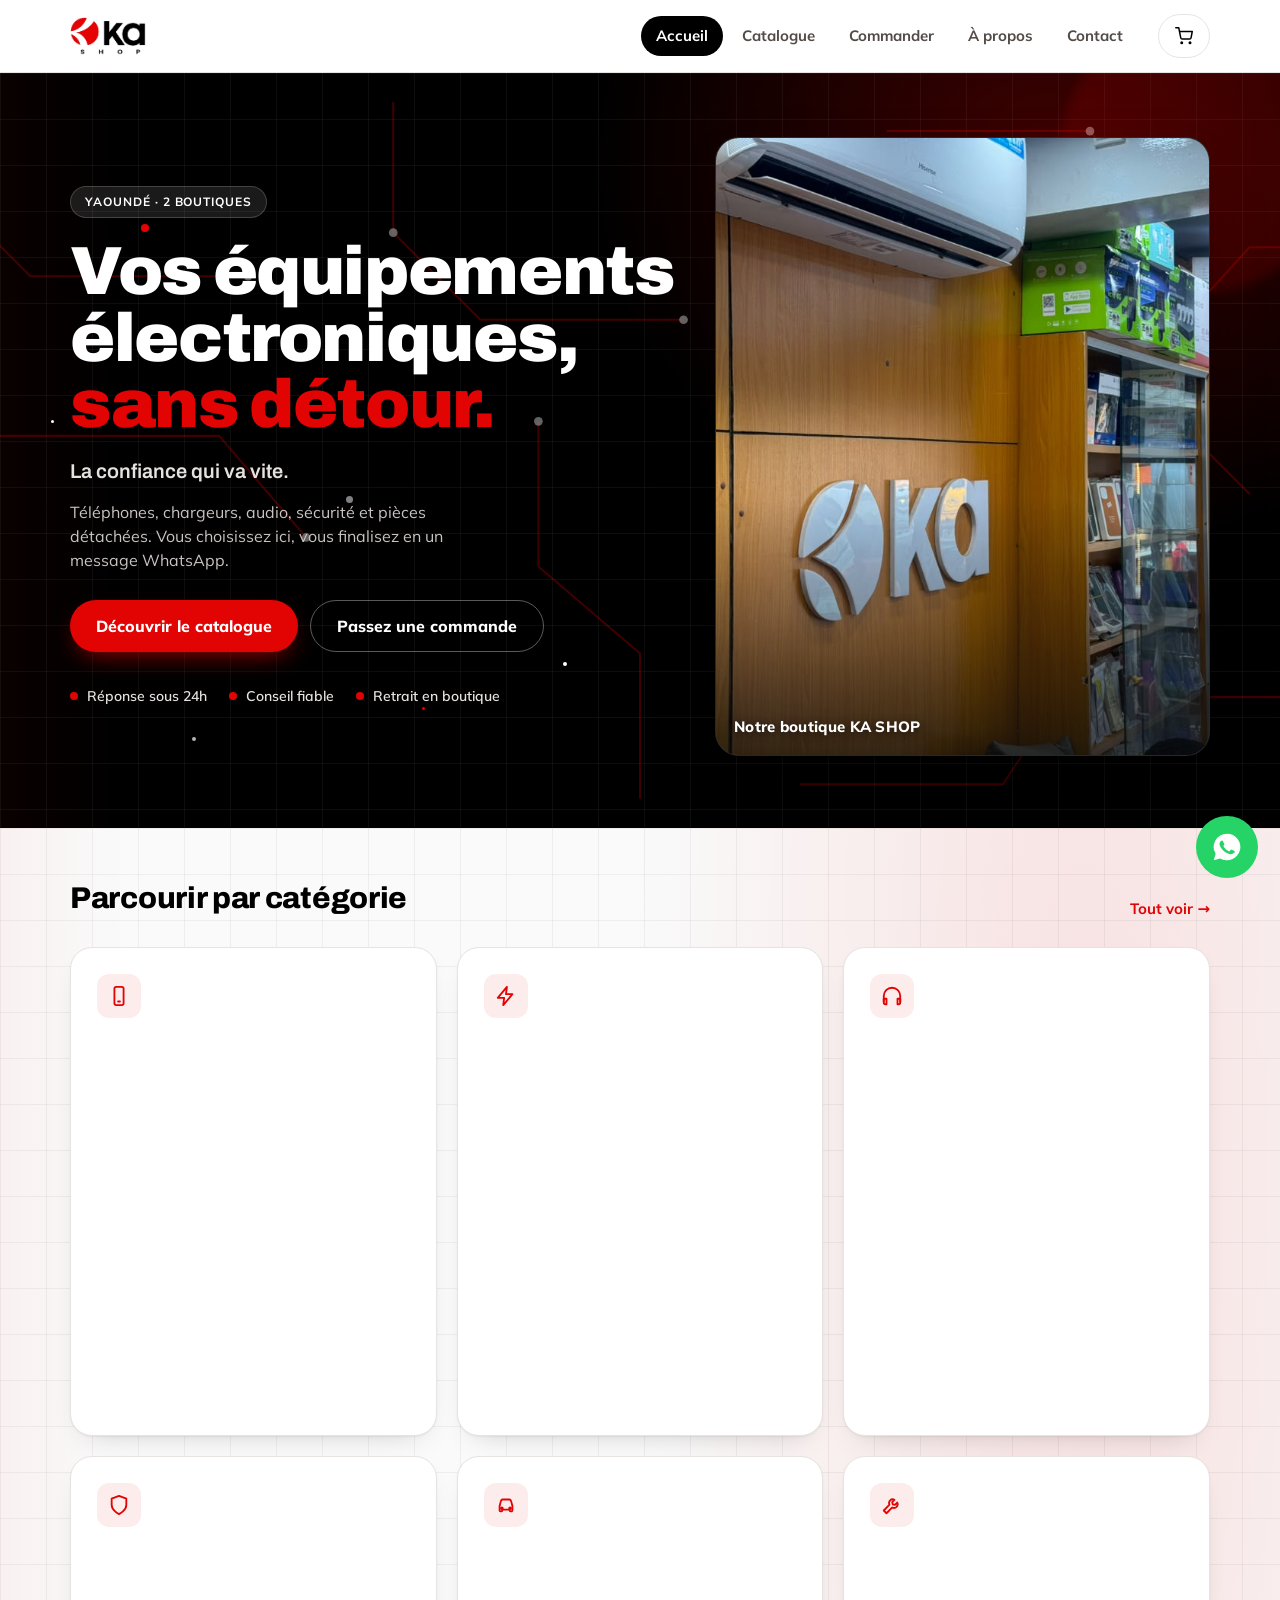
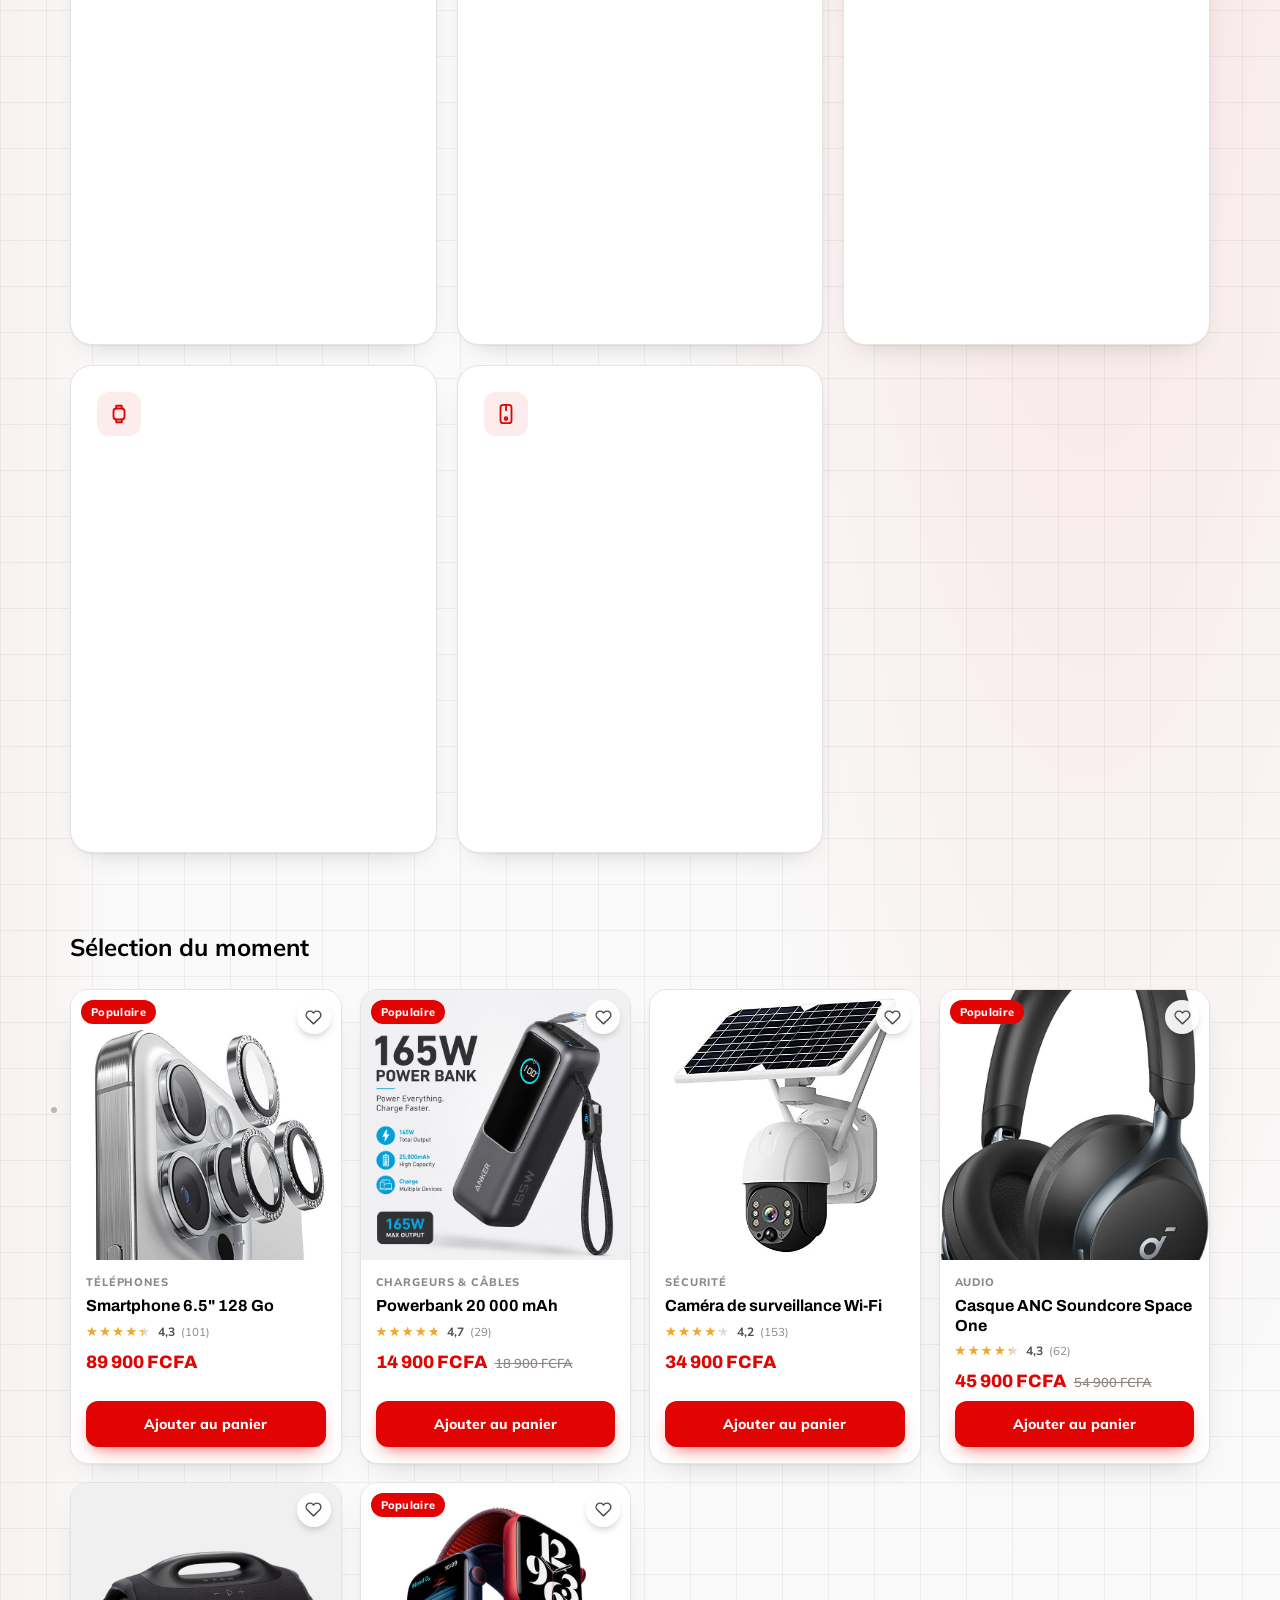
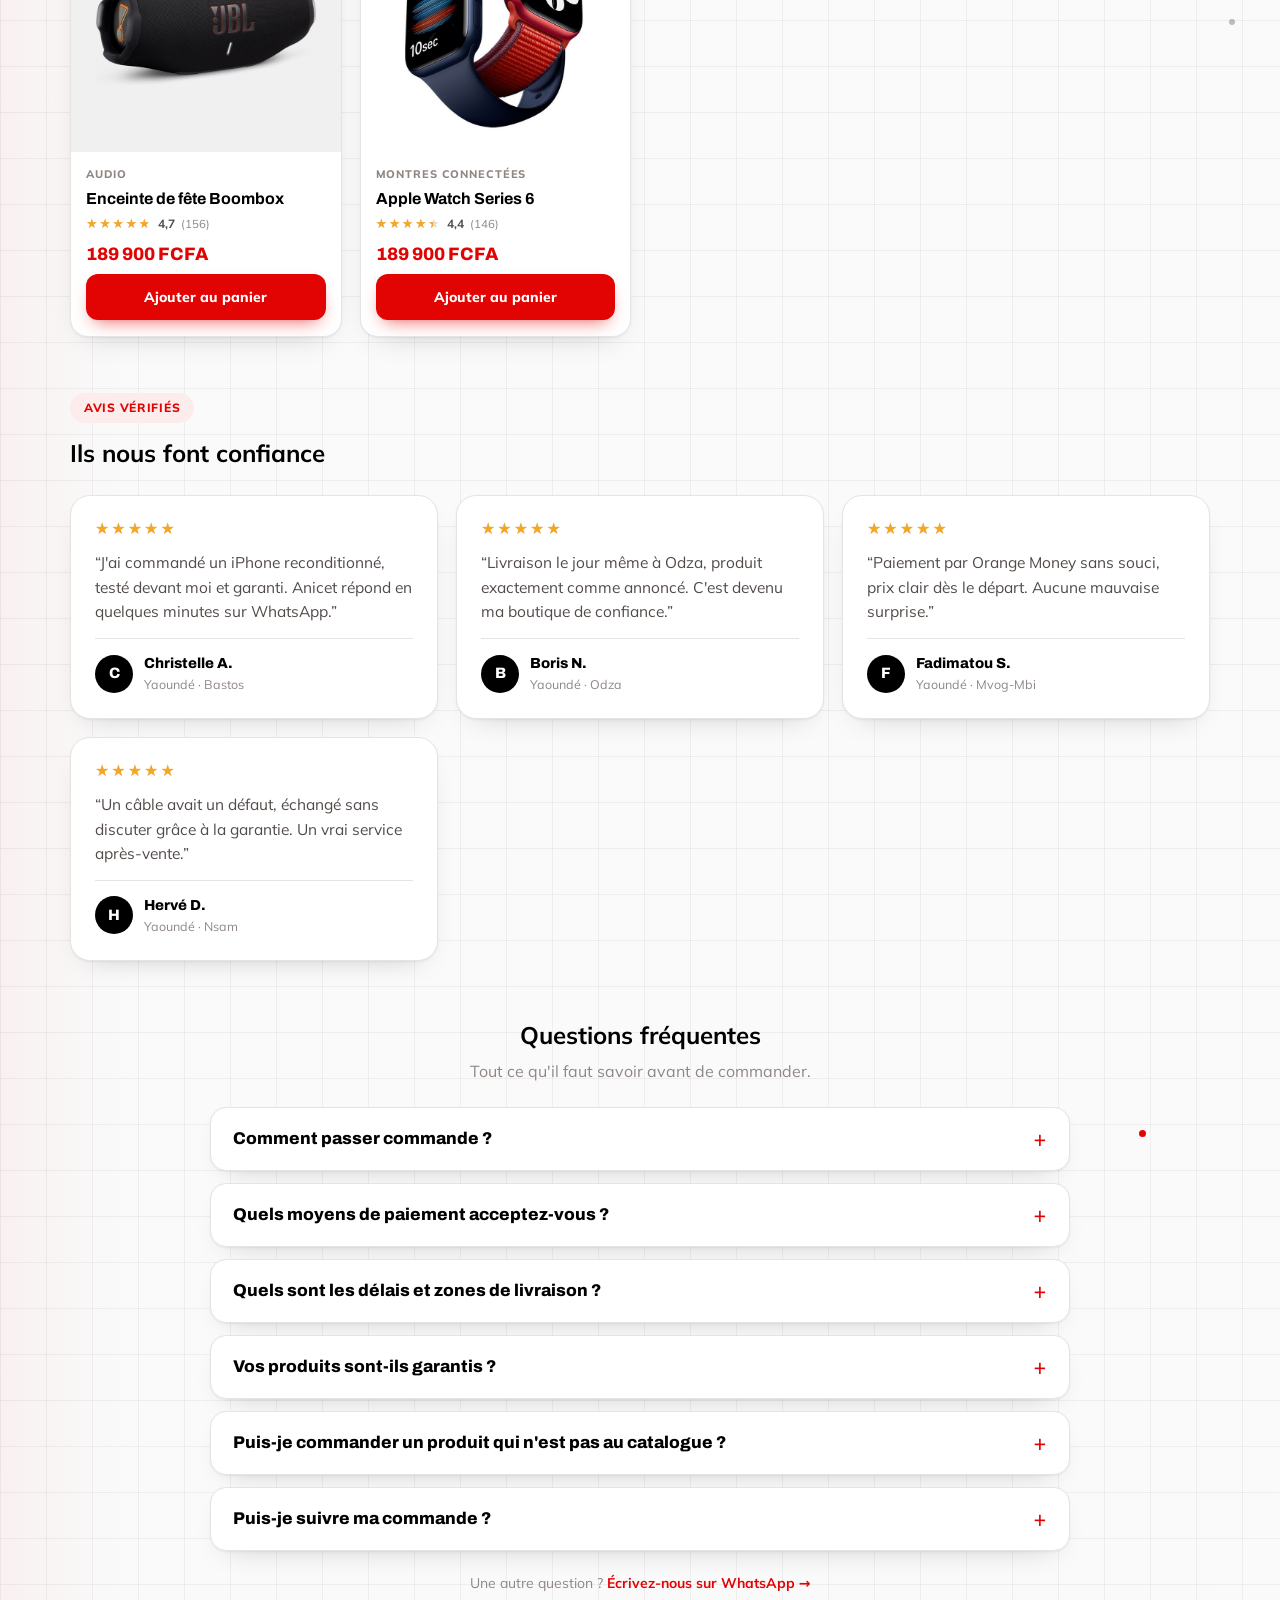
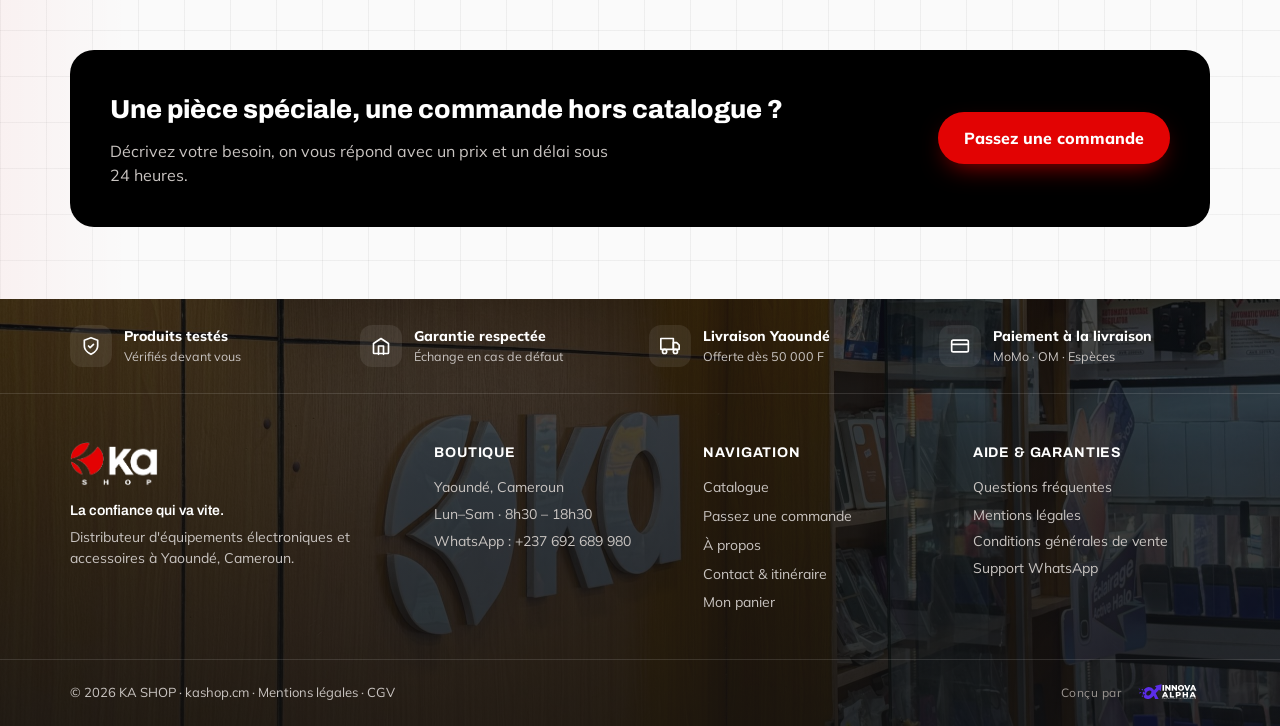
==== commit 484a3bcf: "Restaure l'animation de fond du hero accueil (grille technique, tracés SVG, particules, halo souris)" ====
--- a/index.html
+++ b/index.html
@@ -40,8 +40,43 @@
 
   <main>
     <section>
-      <div class="hero">
+      <div class="hero" id="hero-interactive">
         <div class="hero-glow"></div>
+        <div class="hero-tech">
+          <div class="hero-tech-lines"></div>
+          <svg width="100%" height="100%" viewBox="0 0 1180 520" preserveAspectRatio="xMidYMid slice" class="hero-tech-svg">
+            <g fill="none" stroke="#E20303" stroke-width="1.4" stroke-opacity=".5" stroke-dasharray="700" class="hero-tech-paths">
+              <path d="M760 40 L900 40 L940 90 L940 220 L1010 290"></path>
+              <path d="M1180 120 L1010 120 L960 175 L820 175"></path>
+              <path d="M700 490 L840 490 L880 430 L1050 430 L1120 500"></path>
+              <path d="M0 90 L120 90 L170 140 L320 140"></path>
+              <path d="M-10 300 L90 300 L140 250 L300 250 L360 320"></path>
+              <path d="M60 520 L60 430 L130 360 L130 250"></path>
+              <path d="M420 20 L420 110 L480 170 L620 170"></path>
+              <path d="M590 500 L590 400 L520 340 L520 240"></path>
+            </g>
+            <g fill="#fff" fill-opacity=".7">
+              <circle cx="900" cy="40" r="3"></circle><circle cx="940" cy="220" r="3"></circle><circle cx="820" cy="175" r="3"></circle><circle cx="1050" cy="430" r="3"></circle>
+              <circle cx="120" cy="90" r="3"></circle><circle cx="320" cy="140" r="3"></circle><circle cx="90" cy="300" r="3"></circle><circle cx="360" cy="320" r="3"></circle>
+              <circle cx="420" cy="110" r="3"></circle><circle cx="620" cy="170" r="3"></circle><circle cx="520" cy="240" r="3"></circle><circle cx="130" cy="250" r="3"></circle>
+            </g>
+          </svg>
+          <span class="hero-dot" style="left:70%;top:26%;width:9px;height:9px;background:#E20303;animation:ka-pulse 2.6s ease-out infinite"></span>
+          <span class="hero-dot" style="left:58%;top:64%;width:8px;height:8px;background:#E20303;animation:ka-pulse 3.2s ease-out infinite .7s"></span>
+          <span class="hero-dot" style="left:88%;top:52%;width:7px;height:7px;background:#fff;opacity:.5;animation:ka-pulse 3.6s ease-out infinite 1.3s"></span>
+          <span class="hero-dot" style="left:11%;top:20%;width:8px;height:8px;background:#E20303;animation:ka-pulse 3s ease-out infinite .4s"></span>
+          <span class="hero-dot" style="left:27%;top:56%;width:7px;height:7px;background:#fff;opacity:.5;animation:ka-pulse 3.4s ease-out infinite 1.1s"></span>
+          <span class="hero-dot" style="left:6%;top:74%;width:6px;height:6px;background:#E20303;animation:ka-pulse 2.9s ease-out infinite 1.8s"></span>
+          <span class="hero-dot" style="left:44%;top:78%;width:4px;height:4px;background:#fff;animation:ka-drift 6s linear infinite .2s"></span>
+          <span class="hero-dot" style="left:62%;top:82%;width:3px;height:3px;background:#E20303;animation:ka-drift 7.5s linear infinite 1.4s"></span>
+          <span class="hero-dot" style="left:78%;top:80%;width:4px;height:4px;background:#fff;opacity:.7;animation:ka-drift 6.8s linear infinite 2.6s"></span>
+          <span class="hero-dot" style="left:92%;top:76%;width:3px;height:3px;background:#E20303;animation:ka-drift 8s linear infinite .9s"></span>
+          <span class="hero-dot" style="left:15%;top:88%;width:4px;height:4px;background:#fff;opacity:.7;animation:ka-drift 7.2s linear infinite .6s"></span>
+          <span class="hero-dot" style="left:33%;top:84%;width:3px;height:3px;background:#E20303;animation:ka-drift 8.4s linear infinite 2s"></span>
+          <span class="hero-dot" style="left:4%;top:46%;width:3px;height:3px;background:#fff;animation:ka-drift 6.4s linear infinite 3.1s"></span>
+          <div class="hero-scan"></div>
+          <div class="hero-spot"></div>
+        </div>
         <div class="hero-orb"></div>
         <div class="hero-grid">
           <div>
--- a/assets/css/styles.css
+++ b/assets/css/styles.css
@@ -25,6 +25,7 @@
 @keyframes ka-scan{0%{left:-45%}55%,100%{left:120%}}
 @keyframes ka-pulse{0%{box-shadow:0 0 0 0 rgba(226,3,3,.45);opacity:1}100%{box-shadow:0 0 0 26px rgba(226,3,3,0);opacity:.6}}
 @keyframes ka-drift{0%{transform:translateY(30px);opacity:0}20%{opacity:.9}80%{opacity:.9}100%{transform:translateY(-70px);opacity:0}}
+@keyframes ka-trace{0%{stroke-dashoffset:700}100%{stroke-dashoffset:0}}
 @keyframes ka-ping{0%{transform:translate(-50%,-50%) scale(.4);opacity:.7}100%{transform:translate(-50%,-50%) scale(2.6);opacity:0}}
 @keyframes ka-dash{to{stroke-dashoffset:-40}}
 @keyframes waPulse{0%{box-shadow:0 0 0 0 rgba(37,211,102,.55)}70%{box-shadow:0 0 0 18px rgba(37,211,102,0)}100%{box-shadow:0 0 0 0 rgba(37,211,102,0)}}
@@ -82,6 +83,13 @@
    ========================================================================== */
 .hero{position:relative;overflow:hidden;background:var(--ink);color:#fff}
 .hero-glow{position:absolute;inset:0;background:radial-gradient(60% 90% at 82% 12%, rgba(226,3,3,.28), transparent 60%);pointer-events:none}
+.hero-tech{position:absolute;inset:0;pointer-events:none;overflow:hidden;transition:transform .3s ease-out}
+.hero-tech-lines{position:absolute;inset:0;background-image:linear-gradient(rgba(255,255,255,.05) 1px,transparent 1px),linear-gradient(90deg,rgba(255,255,255,.05) 1px,transparent 1px);background-size:46px 46px;-webkit-mask-image:radial-gradient(150% 130% at 50% 40%,#000 62%,transparent 100%);mask-image:radial-gradient(150% 130% at 50% 40%,#000 62%,transparent 100%);animation:ka-grid 5s linear infinite}
+.hero-tech-svg{position:absolute;inset:0;opacity:.55}
+.hero-tech-paths{animation:ka-trace 5s ease-out forwards}
+.hero-dot{position:absolute;border-radius:50%}
+.hero-scan{position:absolute;top:0;bottom:0;left:-45%;width:55%;background:linear-gradient(90deg,transparent,rgba(226,3,3,.12),transparent);animation:ka-scan 8s ease-in-out infinite;animation-delay:1.5s}
+.hero-spot{position:absolute;top:0;left:0;width:520px;height:520px;border-radius:50%;background:radial-gradient(circle,rgba(226,3,3,.28),rgba(226,3,3,.08) 40%,transparent 68%);opacity:0;transform:translate(-50%,-50%);transition:opacity .35s ease;will-change:transform;mix-blend-mode:screen}
 .hero-orb{position:absolute;right:-60px;top:-60px;width:280px;height:280px;border-radius:50%;background:var(--red);opacity:.14;filter:blur(6px);animation:ka-float 7s ease-in-out infinite;pointer-events:none}
 .hero-grid{position:relative;max-width:1180px;margin:0 auto;padding:64px 20px 72px;display:grid;grid-template-columns:1.1fr .9fr;gap:40px;align-items:center}
 .hero-eyebrow{display:inline-flex;align-items:center;gap:8px;padding:6px 14px;border-radius:999px;background:rgba(255,255,255,.1);border:1px solid rgba(255,255,255,.18);font-weight:700;font-size:12px;letter-spacing:.08em;text-transform:uppercase}
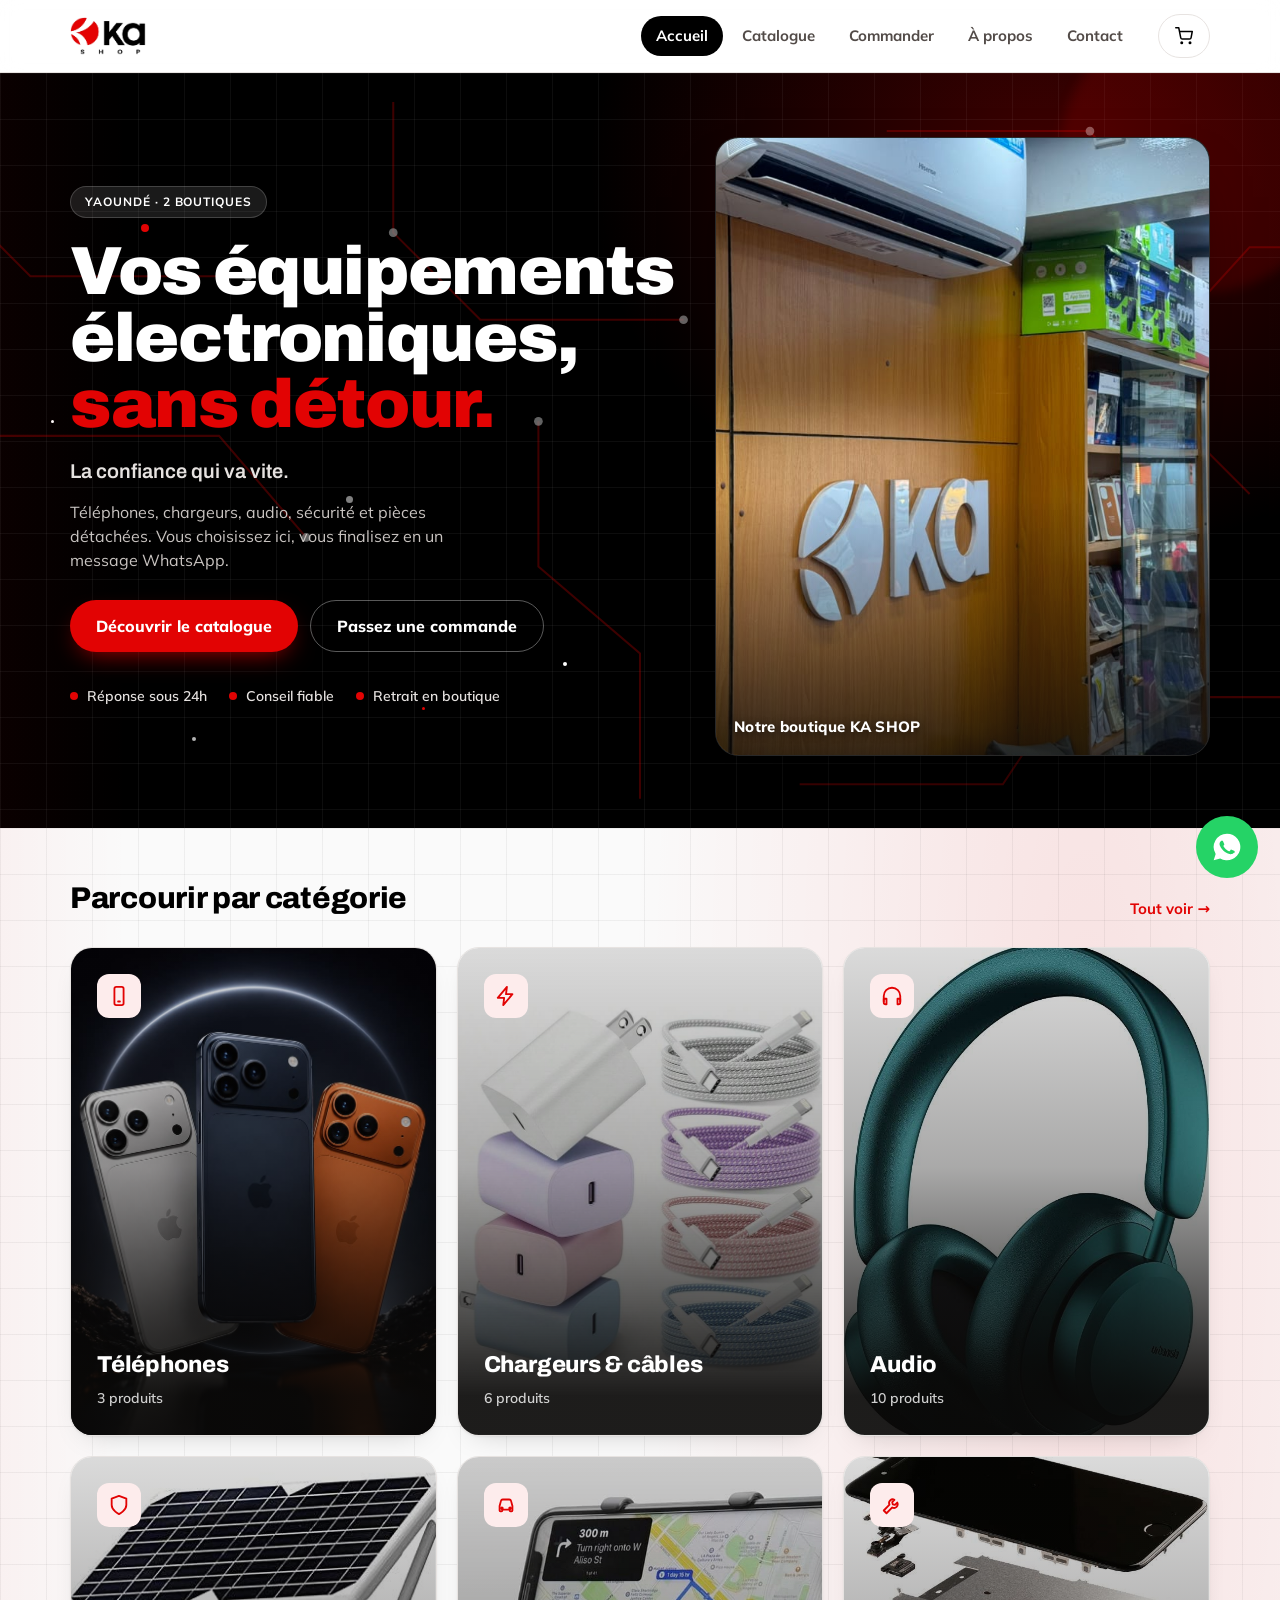
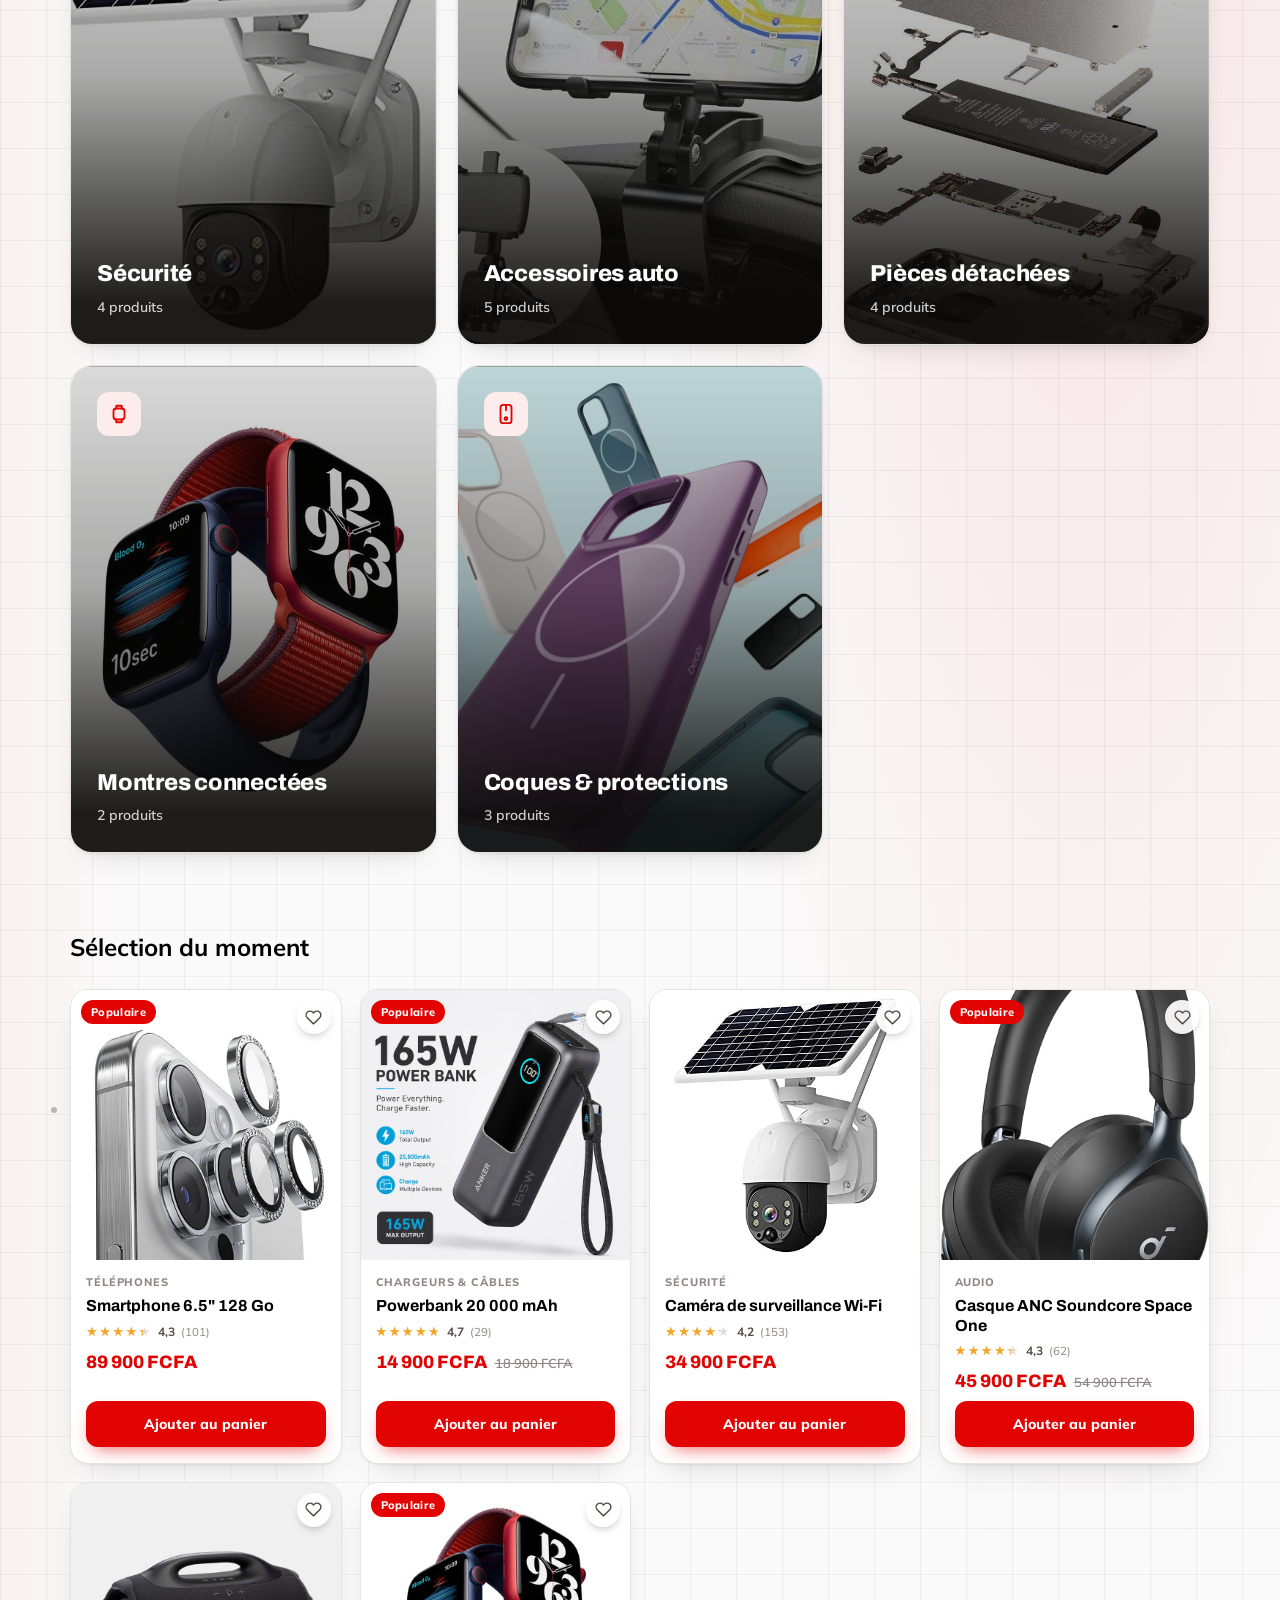
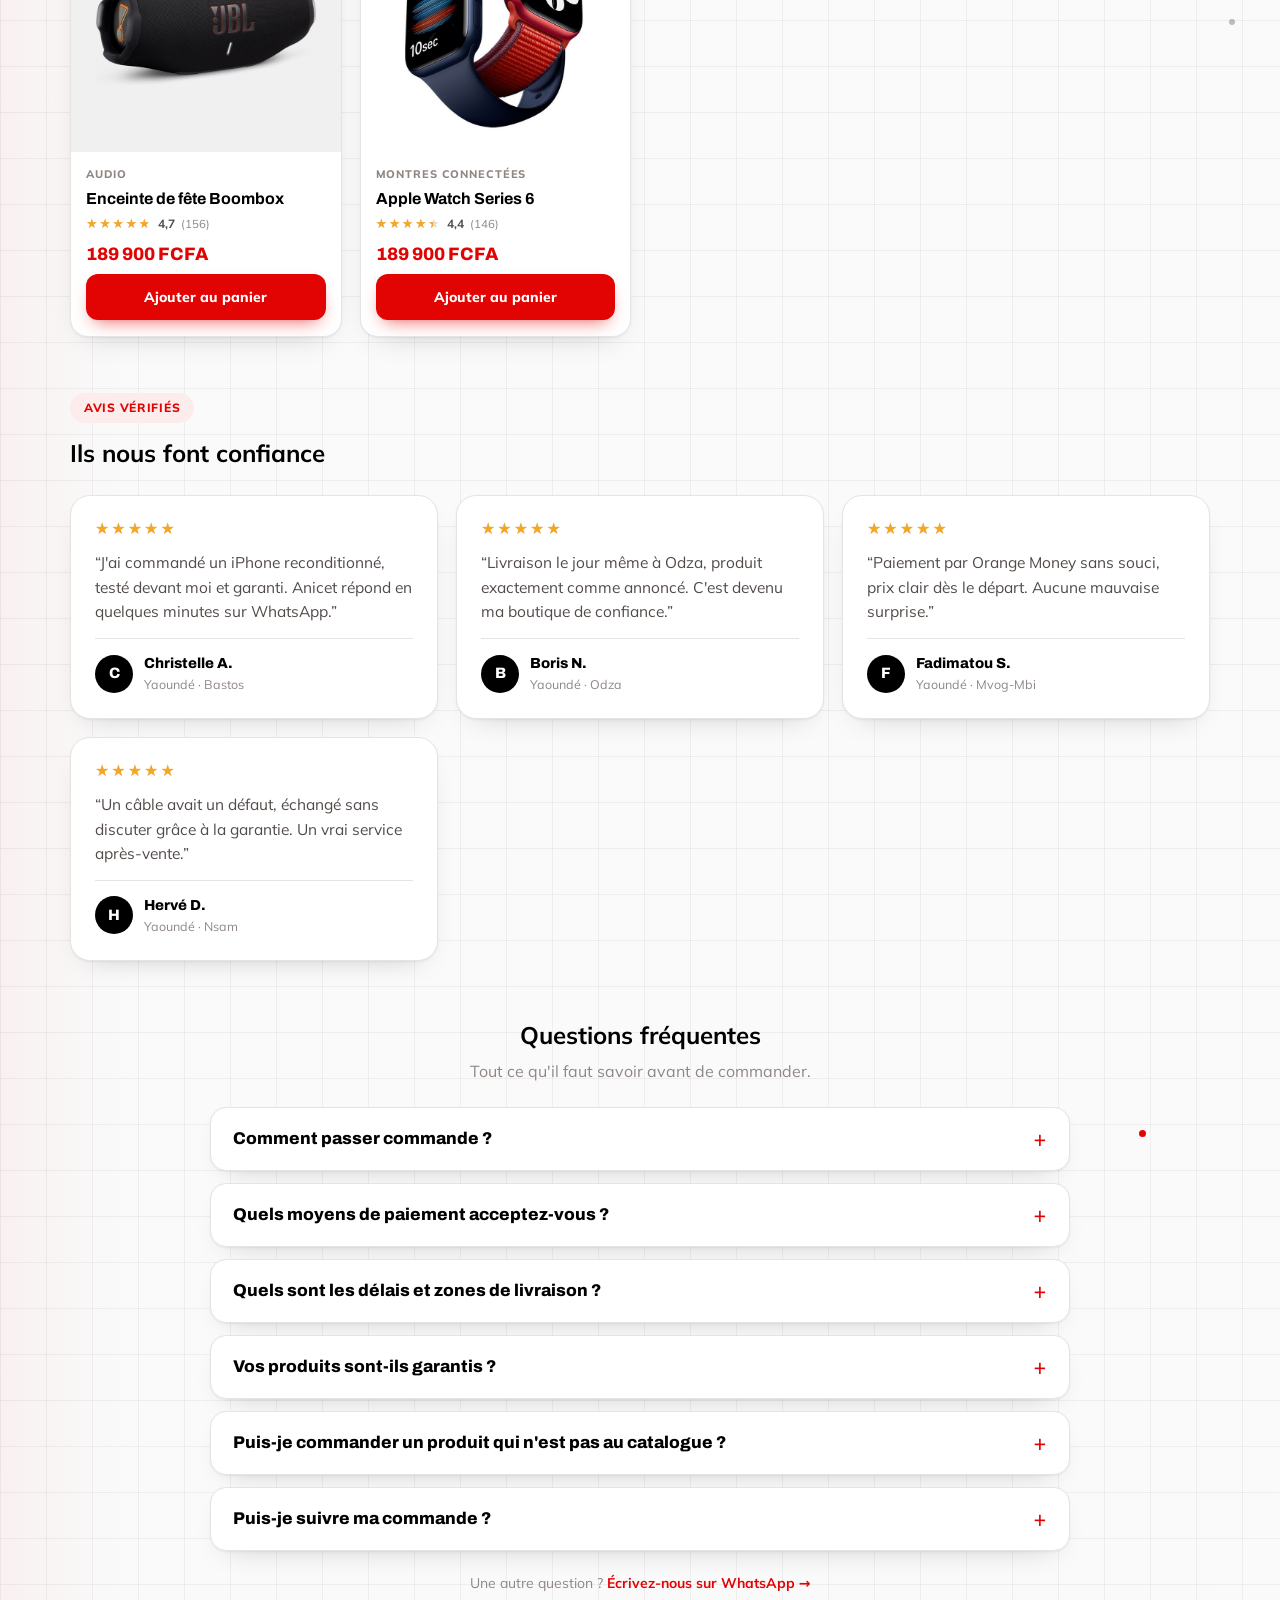
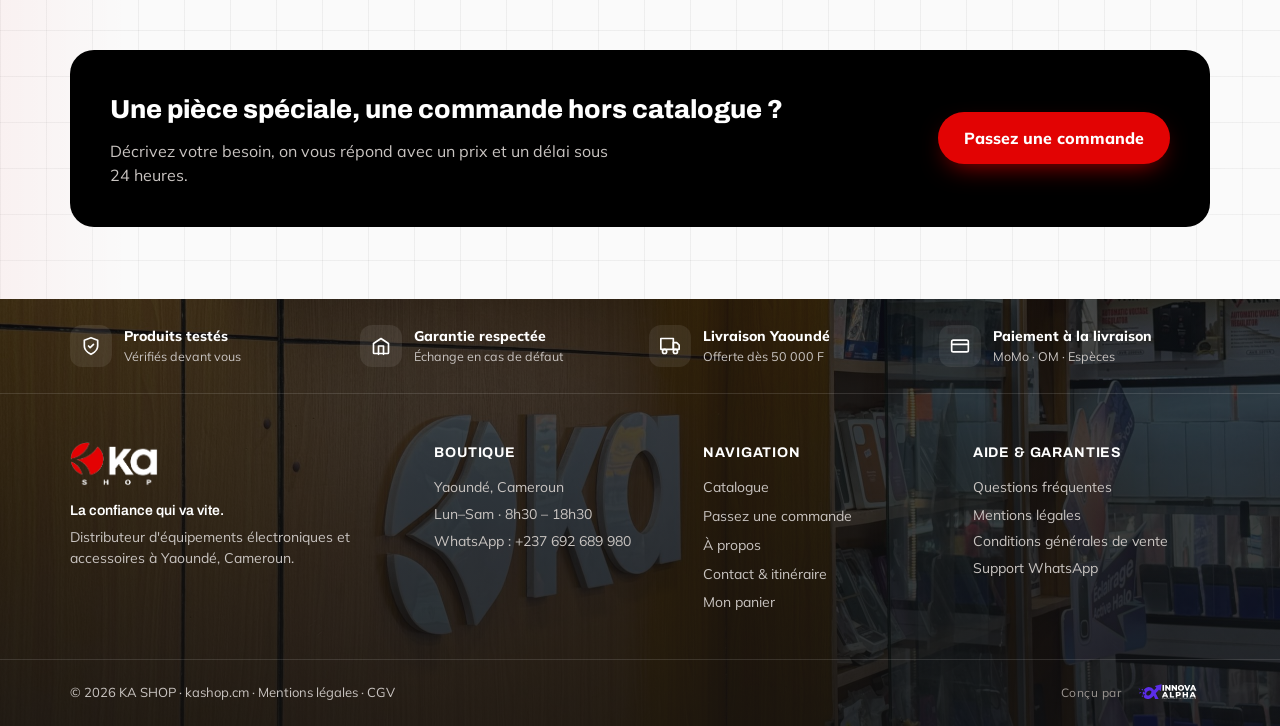
==== commit e568eb3a: "Corrige le favicon pour l'affichage Google (icone carree isolee du pictogramme), ajoute robots.txt e" ====
--- a/index.html
+++ b/index.html
@@ -6,7 +6,8 @@
 <title>KA SHOP · La confiance qui va vite.</title>
 <meta name="description" content="KA SHOP, distributeur d'équipements électroniques et accessoires à Yaoundé. Téléphones, chargeurs, audio, sécurité, accessoires auto, pièces détachées. Commande simple par WhatsApp.">
 <link rel="canonical" href="https://kashop.cm/">
-<link rel="icon" href="assets/images/logo-kashop.png">
+<link rel="icon" href="assets/images/favicon.png" type="image/png" sizes="512x512">
+<link rel="apple-touch-icon" href="assets/images/favicon-180.png">
 <link rel="preconnect" href="https://fonts.googleapis.com">
 <link rel="preconnect" href="https://fonts.gstatic.com" crossorigin>
 <link href="https://fonts.googleapis.com/css2?family=Archivo:wght@500;600;700;800;900&family=Mulish:wght@400;500;600;700;800&display=swap" rel="stylesheet">
--- a/assets/css/styles.css
+++ b/assets/css/styles.css
@@ -135,8 +135,7 @@
 .cat-card{position:relative;overflow:hidden;text-align:left;background:var(--white);border:1px solid var(--line);border-radius:22px;padding:26px;display:flex;flex-direction:column;gap:16px;aspect-ratio:3/4;box-shadow:var(--shadow);transition:transform .3s cubic-bezier(.2,.8,.2,1),border-color .3s ease,box-shadow .3s ease}
 .cat-grid:hover .cat-card:not(:hover){transform:scale(0.97);opacity:.7}
 .cat-card:hover{transform:translateY(-8px);border-color:var(--red);box-shadow:0 28px 54px -24px rgba(226,3,3,.4)}
-.cat-card .overlay{position:absolute;inset:0;background-size:cover;background-position:center 30%;pointer-events:none}
-.cat-card .overlay.has-img{background-image:linear-gradient(to top,rgba(10,9,8,.92) 8%,rgba(10,9,8,.35) 55%,rgba(10,9,8,.15)),var(--bgimg)}
+.cat-card .cat-bg{position:absolute;inset:0;background-size:cover;background-position:center 30%;pointer-events:none}
 .cat-card .icon{position:relative;width:44px;height:44px;border-radius:12px;background:var(--red-soft);color:var(--red);display:grid;place-items:center;transition:transform .25s ease,background .25s ease,color .25s ease}
 .cat-card:hover .icon{background:var(--red);color:#fff;transform:scale(1.1) rotate(-6deg)}
 .cat-card .body{position:relative;margin-top:auto}
